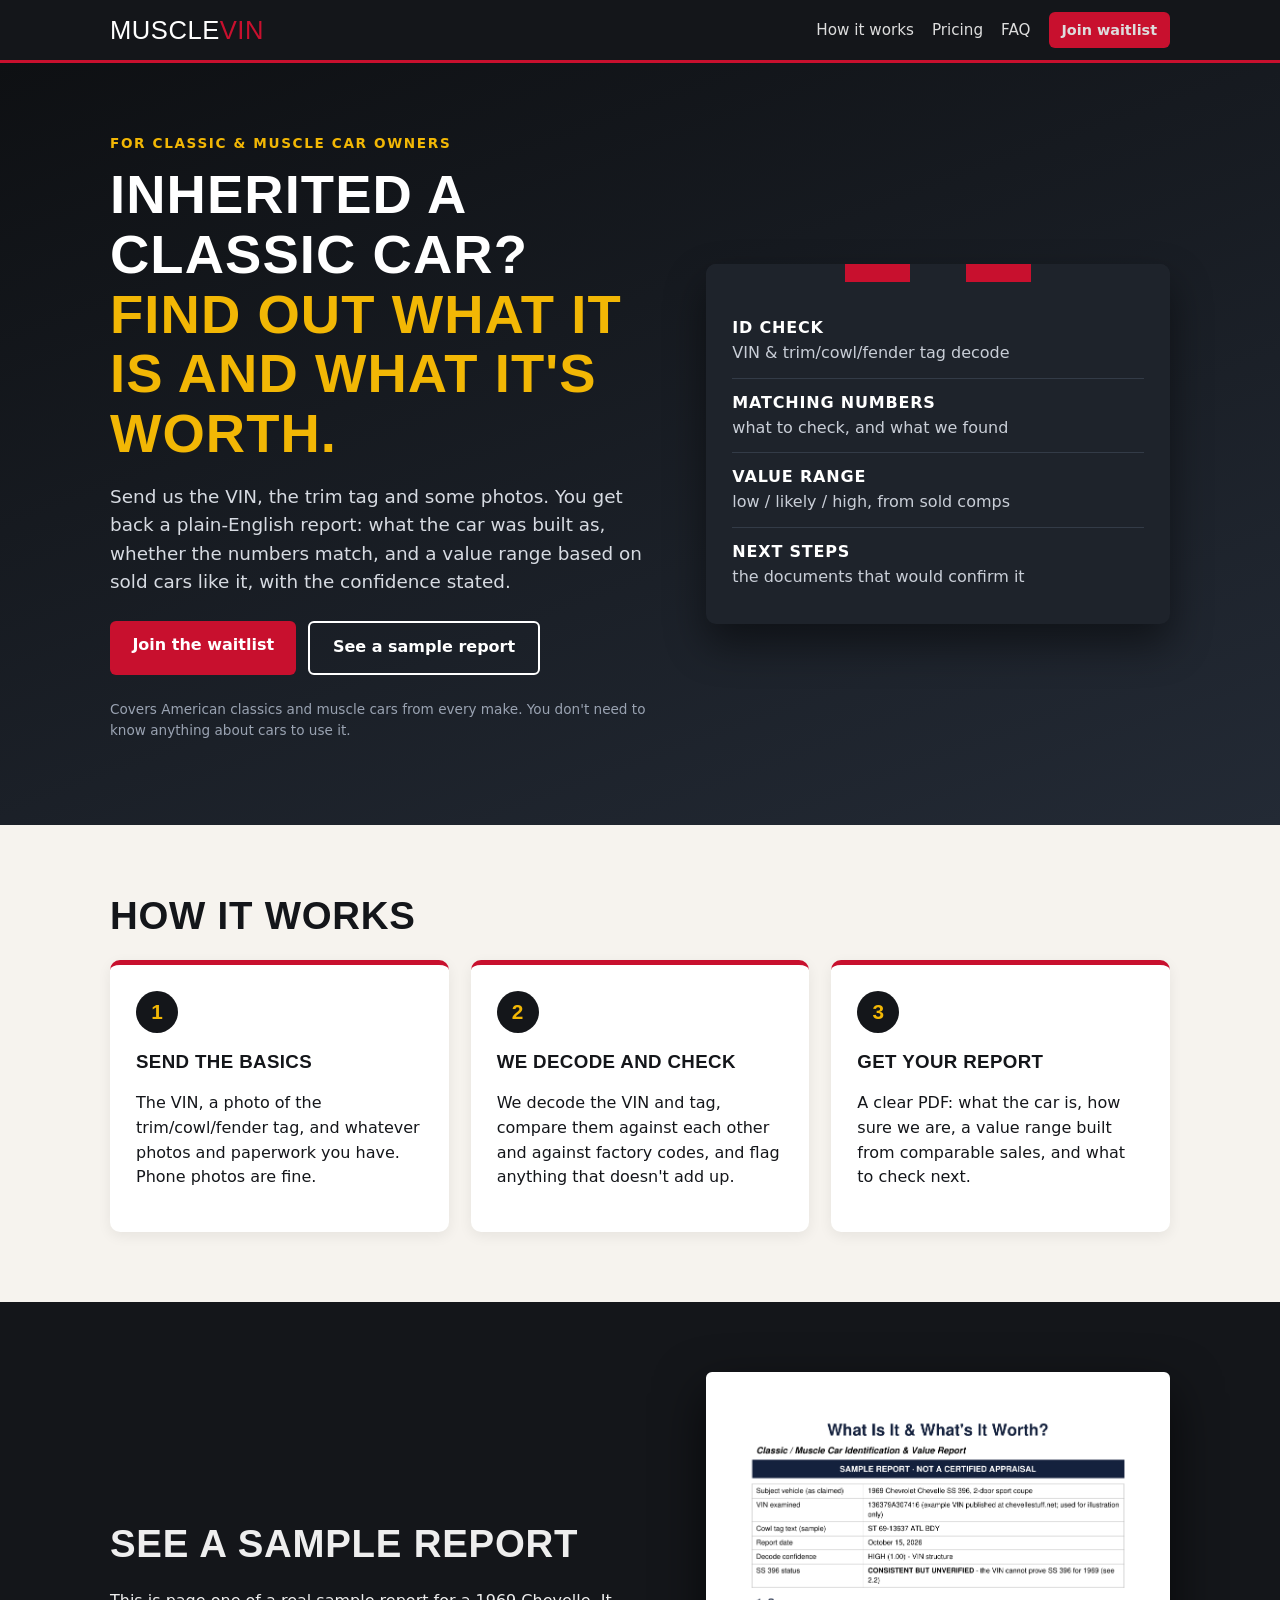
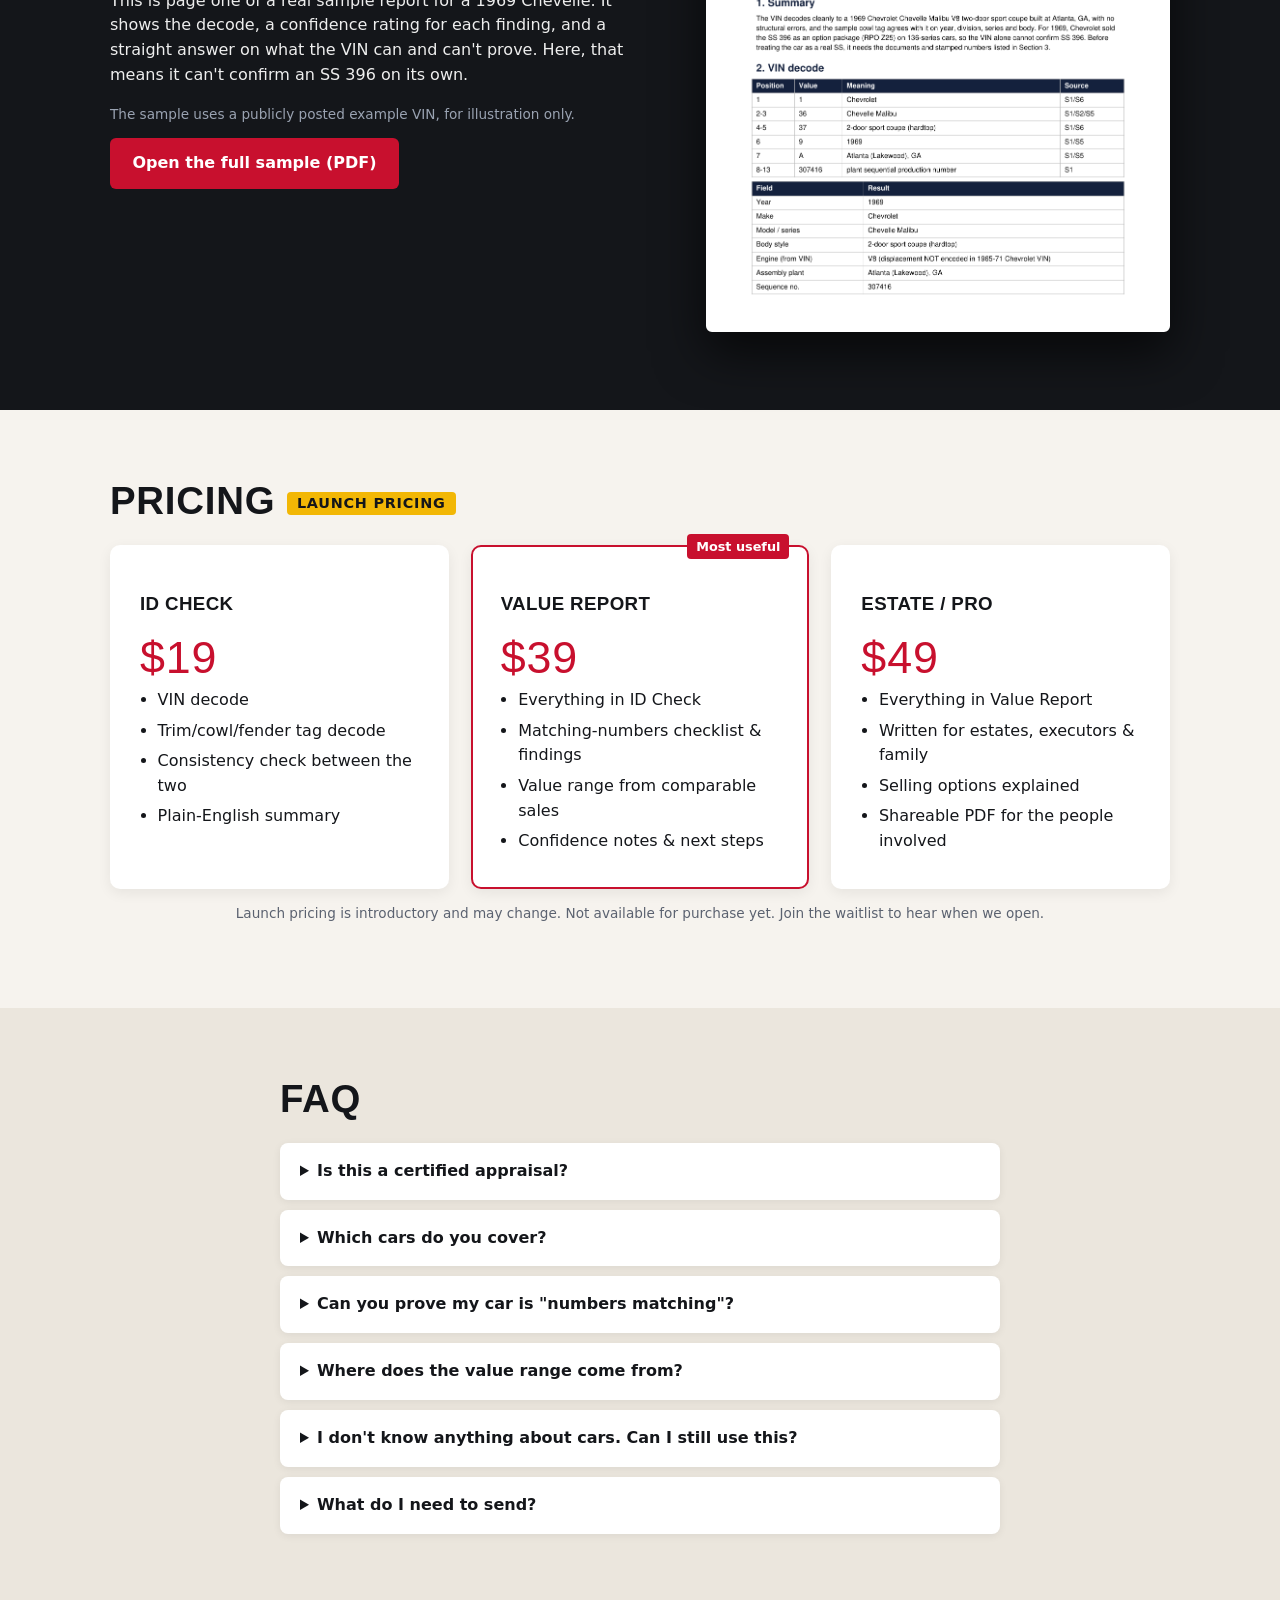
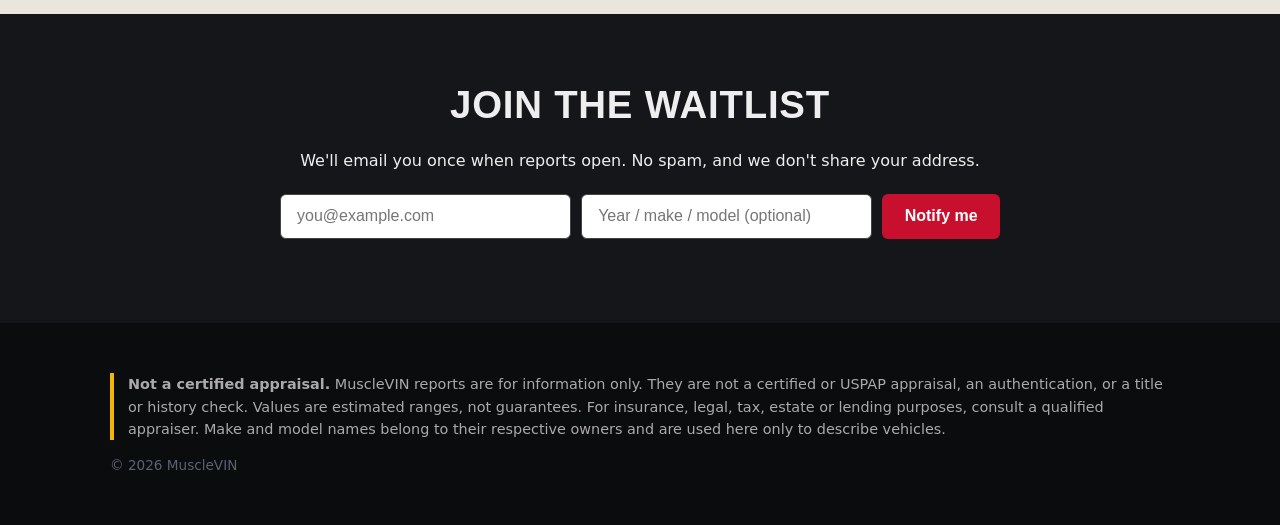
==== deploy/index.html @ 5fc8a8c1 "Import the MuscleVIN decoder, site, and Cloudflare deploy. Add a gitignore, a top-level README, and " ====
<!doctype html>
<html lang="en">
<head>
<meta charset="utf-8">
<meta name="viewport" content="width=device-width,initial-scale=1">
<title>MuscleVIN · What is my car, and what's it worth?</title>
<meta name="description" content="VIN and trim tag decode, matching-numbers check, and a value range for classic and muscle cars, in plain English.">
<link rel="stylesheet" href="assets/style.css">
</head>
<body>
<header class="nav"><div class="wrap">
  <a class="logo" href="#">MUSCLE<span>VIN</span></a>
  <nav><a href="#how">How it works</a><a href="#pricing">Pricing</a><a href="#faq">FAQ</a><a class="btn sm" href="#waitlist">Join waitlist</a></nav>
</div></header>

<section class="hero"><div class="wrap grid2">
  <div>
    <p class="eyebrow">For classic &amp; muscle car owners</p>
    <h1>Inherited a classic car?<br><em>Find out what it is and what it's worth.</em></h1>
    <p class="lead">Send us the VIN, the trim tag and some photos. You get back a plain-English report: what the car was built as, whether the numbers match, and a value range based on sold cars like it, with the confidence stated.</p>
    <div class="cta"><a class="btn" href="#waitlist">Join the waitlist</a><a class="btn ghost" href="#sample">See a sample report</a></div>
    <p class="fine">Covers American classics and muscle cars from every make. You don't need to know anything about cars to use it.</p>
  </div>
  <div class="stripe-card">
    <div class="stripes"></div>
    <ul class="checks">
      <li><b>ID check</b> VIN &amp; trim/cowl/fender tag decode</li>
      <li><b>Matching numbers</b> what to check, and what we found</li>
      <li><b>Value range</b> low / likely / high, from sold comps</li>
      <li><b>Next steps</b> the documents that would confirm it</li>
    </ul>
  </div>
</div></section>

<section id="how" class="section"><div class="wrap">
  <h2>How it works</h2>
  <div class="steps">
    <div class="step"><span>1</span><h3>Send the basics</h3><p>The VIN, a photo of the trim/cowl/fender tag, and whatever photos and paperwork you have. Phone photos are fine.</p></div>
    <div class="step"><span>2</span><h3>We decode and check</h3><p>We decode the VIN and tag, compare them against each other and against factory codes, and flag anything that doesn't add up.</p></div>
    <div class="step"><span>3</span><h3>Get your report</h3><p>A clear PDF: what the car is, how sure we are, a value range built from comparable sales, and what to check next.</p></div>
  </div>
</div></section>

<section id="sample" class="section dark"><div class="wrap grid2">
  <div>
    <h2>See a sample report</h2>
    <p>This is page one of a real sample report for a 1969 Chevelle. It shows the decode, a confidence rating for each finding, and a straight answer on what the VIN can and can't prove. Here, that means it can't confirm an SS 396 on its own.</p>
    <p class="fine">The sample uses a publicly posted example VIN, for illustration only.</p>
    <a class="btn" href="assets/sample-report.pdf" target="_blank" rel="noopener">Open the full sample (PDF)</a>
  </div>
  <a class="preview" href="assets/sample-report.pdf" target="_blank" rel="noopener"><img src="assets/sample-report-1.png" alt="Page one of the MuscleVIN sample report for a 1969 Chevrolet Chevelle" loading="lazy"></a>
</div></section>

<section id="pricing" class="section"><div class="wrap">
  <h2>Pricing <span class="badge">Launch pricing</span></h2>
  <div class="tiers">
    <div class="tier"><h3>ID Check</h3><p class="price">$19</p><ul><li>VIN decode</li><li>Trim/cowl/fender tag decode</li><li>Consistency check between the two</li><li>Plain-English summary</li></ul></div>
    <div class="tier hot"><div class="ribbon">Most useful</div><h3>Value Report</h3><p class="price">$39</p><ul><li>Everything in ID Check</li><li>Matching-numbers checklist &amp; findings</li><li>Value range from comparable sales</li><li>Confidence notes &amp; next steps</li></ul></div>
    <div class="tier"><h3>Estate / Pro</h3><p class="price">$49</p><ul><li>Everything in Value Report</li><li>Written for estates, executors &amp; family</li><li>Selling options explained</li><li>Shareable PDF for the people involved</li></ul></div>
  </div>
  <p class="fine center">Launch pricing is introductory and may change. Not available for purchase yet. Join the waitlist to hear when we open.</p>
</div></section>

<section id="faq" class="section alt"><div class="wrap narrow">
  <h2>FAQ</h2>
  <details><summary>Is this a certified appraisal?</summary><p>No. It's an informational report. If you need a value for insurance, probate, taxes, a loan or a court, hire a certified appraiser. Our report can help you get ready for that appointment.</p></details>
  <details><summary>Which cars do you cover?</summary><p>American classic and muscle cars, mainly pre-1981 cars with short manufacturer-specific VINs. We'll also look at later cars. If we can't give a useful answer, we'll tell you.</p></details>
  <details><summary>Can you prove my car is "numbers matching"?</summary><p>Photos and decoded codes can show whether the numbers are <em>consistent</em>. Proof often needs factory documents such as a Marti Report, PHS docs or a build sheet. We'll tell you which ones apply to your car.</p></details>
  <details><summary>Where does the value range come from?</summary><p>From comparable sales of similar cars, adjusted for the condition and originality you describe. We show the range and how confident we are. We don't give one number.</p></details>
  <details><summary>I don't know anything about cars. Can I still use this?</summary><p>Yes. Most people who need this inherited the car or are helping a relative. We'll tell you exactly which photos to take.</p></details>
  <details><summary>What do I need to send?</summary><p>The VIN, a photo of the trim/cowl/fender tag if the car has one, and general photos. Paperwork such as titles, window stickers or build sheets helps but isn't required.</p></details>
</div></section>

<section id="waitlist" class="section dark"><div class="wrap narrow center">
  <h2>Join the waitlist</h2>
  <p>We'll email you once when reports open. No spam, and we don't share your address.</p>
  <!-- PLACEHOLDER ENDPOINT: replace action with a real form backend
       (e.g. Formspree, Netlify Forms, Tally, or your own API) before launch. -->
  <form class="waitlist" action="/api/waitlist" method="POST">
    <div style="position:absolute;left:-9999px" aria-hidden="true"><label for="website">Leave blank</label><input id="website" name="website" type="text" tabindex="-1" autocomplete="off"></div>
    <label class="sr" for="email">Email</label>
    <input id="email" name="email" type="email" required placeholder="you@example.com" autocomplete="email">
    <input name="car" type="text" placeholder="Year / make / model (optional)">
    <button class="btn" type="submit">Notify me</button>
  </form>
  <p id="formnote" class="fine" role="status"></p>
</div></section>

<footer><div class="wrap">
  <p class="disclaimer"><b>Not a certified appraisal.</b> MuscleVIN reports are for information only. They are not a certified or USPAP appraisal, an authentication, or a title or history check. Values are estimated ranges, not guarantees. For insurance, legal, tax, estate or lending purposes, consult a qualified appraiser. Make and model names belong to their respective owners and are used here only to describe vehicles.</p>
  <p class="fine">© 2026 MuscleVIN</p>
</div></footer>
<script>
document.querySelector('.waitlist').addEventListener('submit',async function(e){
  e.preventDefault();var note=document.getElementById('formnote');var btn=this.querySelector('button');btn.disabled=true;note.textContent='Sending...';
  try{var r=await fetch('/api/waitlist',{method:'POST',body:new FormData(this),headers:{'Accept':'application/json'}});var j=await r.json();
    if(r.ok&&j.ok){note.textContent="You're on the list. We'll email you when MuscleVIN launches.";this.reset();}else{note.textContent=j.error||'Something went wrong. Please try again.';}
  }catch(err){note.textContent='Network error. Please try again.';}
  btn.disabled=false;
});
</script>
</body></html>
---- deploy/assets/style.css ----
:root{--ink:#14161a;--steel:#1e232b;--paper:#f6f3ee;--red:#c8102e;--gold:#f2b705;--muted:#5b6270}
*{box-sizing:border-box}html{scroll-behavior:smooth}
body{margin:0;font-family:system-ui,-apple-system,"Segoe UI",Roboto,sans-serif;color:var(--ink);background:var(--paper);line-height:1.55}
.wrap{max-width:1100px;margin:0 auto;padding:0 20px}.narrow{max-width:760px}.center{text-align:center}
h1,h2,h3,.logo,.price{font-family:Impact,"Oswald","Arial Narrow",sans-serif;letter-spacing:.02em;text-transform:uppercase;line-height:1.1}
h1{font-size:clamp(2rem,5vw,3.4rem);margin:.2em 0}h1 em{font-style:normal;color:var(--gold)}
h2{font-size:clamp(1.6rem,3.5vw,2.4rem);margin:0 0 .6em}
.nav{position:sticky;top:0;z-index:5;background:var(--ink);border-bottom:3px solid var(--red)}
.nav .wrap{display:flex;align-items:center;justify-content:space-between;height:60px}
.logo{color:#fff;text-decoration:none;font-size:1.6rem}.logo span{color:var(--red)}
.nav nav a{color:#ddd;text-decoration:none;margin-left:18px;font-size:.95rem}
@media(max-width:700px){.nav nav a:not(.btn){display:none}}
.btn{display:inline-block;background:var(--red);color:#fff;padding:.8em 1.4em;border-radius:6px;text-decoration:none;font-weight:700;border:0;cursor:pointer;font-size:1rem}
.btn:hover{background:#a50d26}.btn.sm{padding:.45em .9em;font-size:.9rem}
.btn.ghost{background:transparent;border:2px solid #fff}
.hero{background:linear-gradient(160deg,#0e1013,#232a35);color:#fff;padding:70px 0}
.grid2{display:grid;grid-template-columns:1.2fr 1fr;gap:40px;align-items:center}
@media(max-width:860px){.grid2{grid-template-columns:1fr}}
.eyebrow{color:var(--gold);font-weight:700;text-transform:uppercase;letter-spacing:.12em;font-size:.85rem;margin:0}
.lead{font-size:1.15rem;color:#d7dbe2}.cta{display:flex;gap:12px;flex-wrap:wrap;margin:24px 0}
.fine{font-size:.85rem;color:var(--muted)}.hero .fine,.dark .fine{color:#9aa3b2}
.stripe-card{background:var(--steel);border-radius:10px;overflow:hidden;box-shadow:0 20px 40px #0007}
.stripes{height:18px;background:linear-gradient(90deg,var(--steel) 0 30%,var(--red) 30% 44%,var(--steel) 44% 56%,var(--red) 56% 70%,var(--steel) 70%)}
.checks{list-style:none;margin:0;padding:22px 26px}.checks li{padding:12px 0;border-bottom:1px solid #333b47;color:#c9ced7}
.checks li:last-child{border:0}.checks b{display:block;color:#fff;text-transform:uppercase;letter-spacing:.05em}
.section{padding:70px 0}.alt{background:#ebe6dd}.dark{background:var(--ink);color:#eee}
.steps{display:grid;grid-template-columns:repeat(3,1fr);gap:22px}@media(max-width:760px){.steps{grid-template-columns:1fr}}
.step{background:#fff;border-radius:10px;padding:26px;border-top:5px solid var(--red);box-shadow:0 4px 14px #0001}
.step span{display:inline-grid;place-items:center;width:42px;height:42px;border-radius:50%;background:var(--ink);color:var(--gold);font:700 1.3rem Impact,sans-serif}
.preview img{width:100%;border-radius:6px;box-shadow:0 20px 50px #000a;border:6px solid #fff;max-height:560px;object-fit:cover;object-position:top}
.badge{display:inline-block;background:var(--gold);color:var(--ink);font-size:.9rem;padding:.25em .7em;border-radius:4px;vertical-align:middle;font-family:system-ui,sans-serif;font-weight:800}
.tiers{display:grid;grid-template-columns:repeat(3,1fr);gap:22px}@media(max-width:860px){.tiers{grid-template-columns:1fr}}
.tier{position:relative;background:#fff;border-radius:10px;padding:28px;box-shadow:0 4px 14px #0001;border:2px solid transparent}
.tier.hot{border-color:var(--red)}.ribbon{position:absolute;top:-13px;right:18px;background:var(--red);color:#fff;font-size:.8rem;padding:.2em .7em;border-radius:4px;font-weight:700}
.price{font-size:2.8rem;margin:.1em 0;color:var(--red)}.tier ul{padding-left:1.1em;margin:0}.tier li{margin:.35em 0}
details{background:#fff;border-radius:8px;padding:16px 20px;margin:10px 0;box-shadow:0 2px 8px #0001}
summary{font-weight:700;cursor:pointer}
.waitlist{display:flex;gap:10px;flex-wrap:wrap;justify-content:center;margin-top:20px}
.waitlist input{flex:1 1 220px;padding:.8em 1em;border-radius:6px;border:1px solid #444;font-size:1rem}
.sr{position:absolute;left:-9999px}
footer{background:#0b0c0e;color:#aaa;padding:36px 0}.disclaimer{border-left:4px solid var(--gold);padding-left:14px;font-size:.9rem}
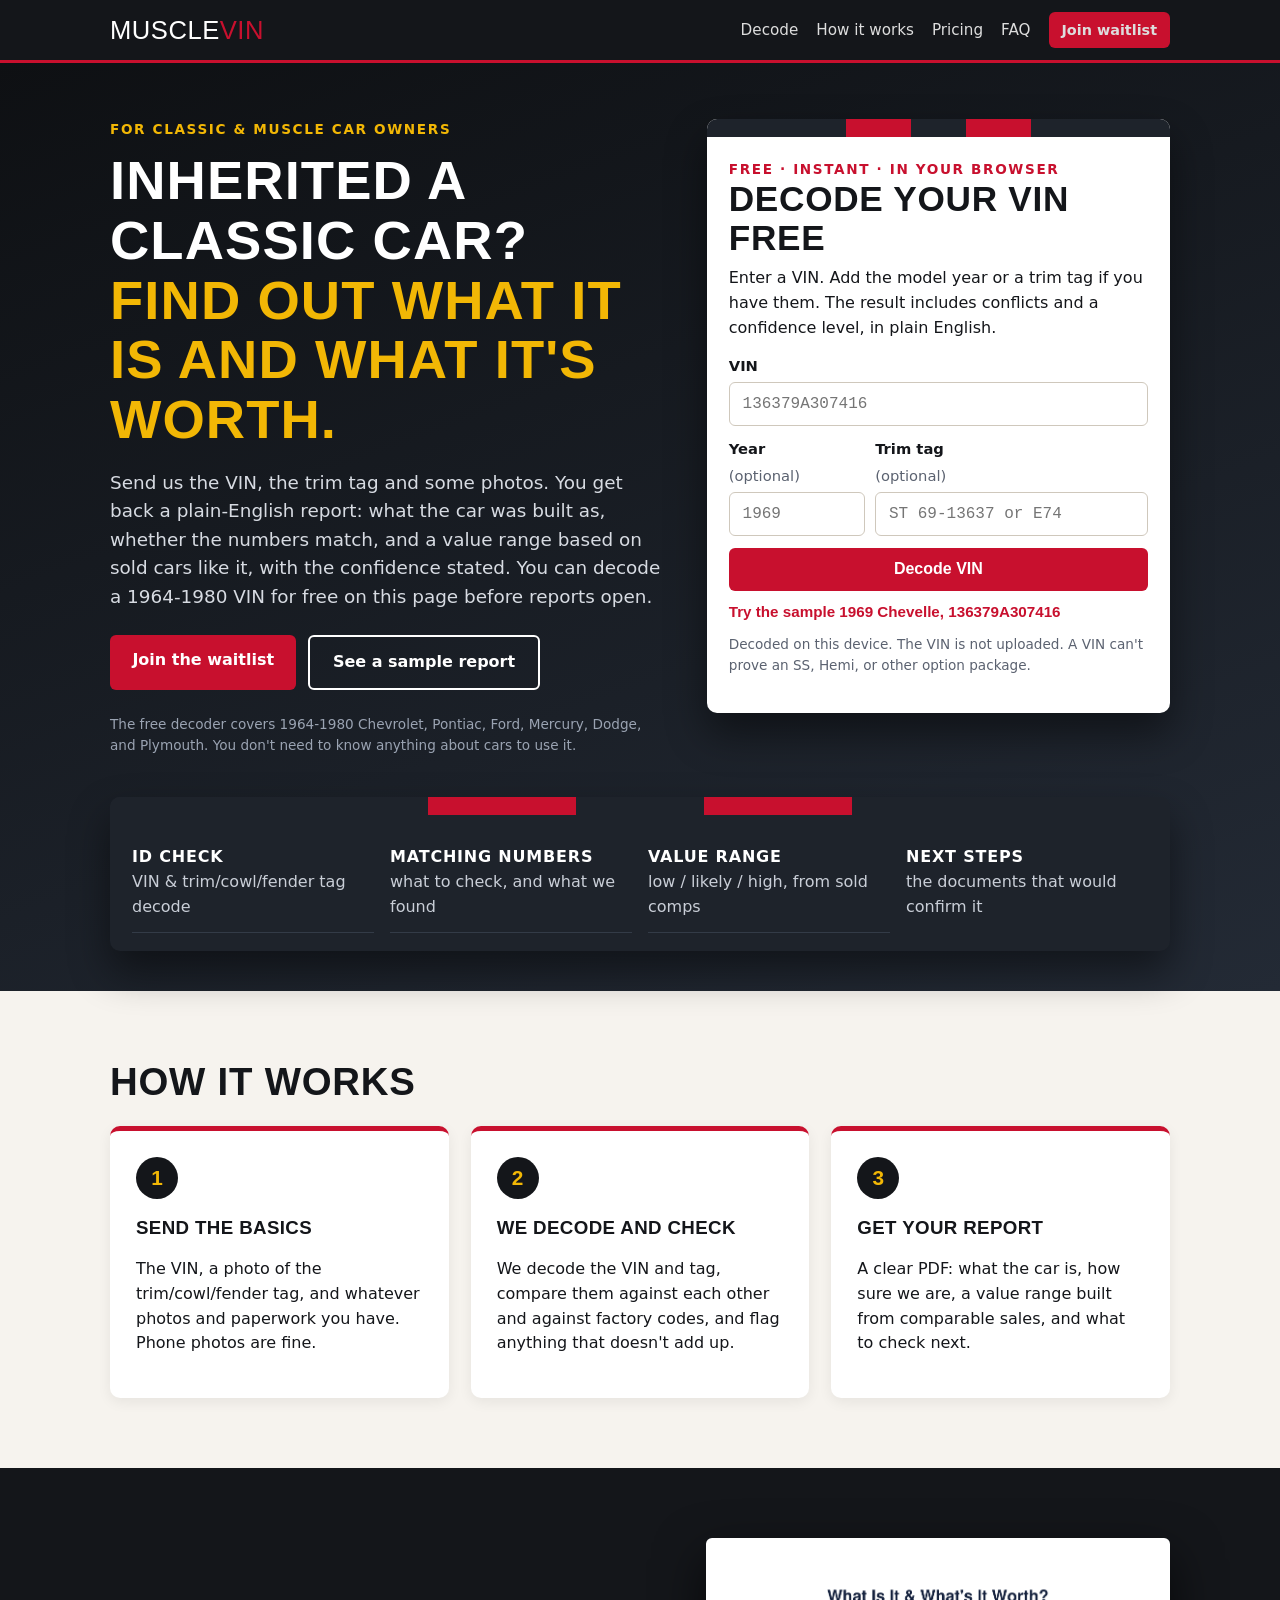
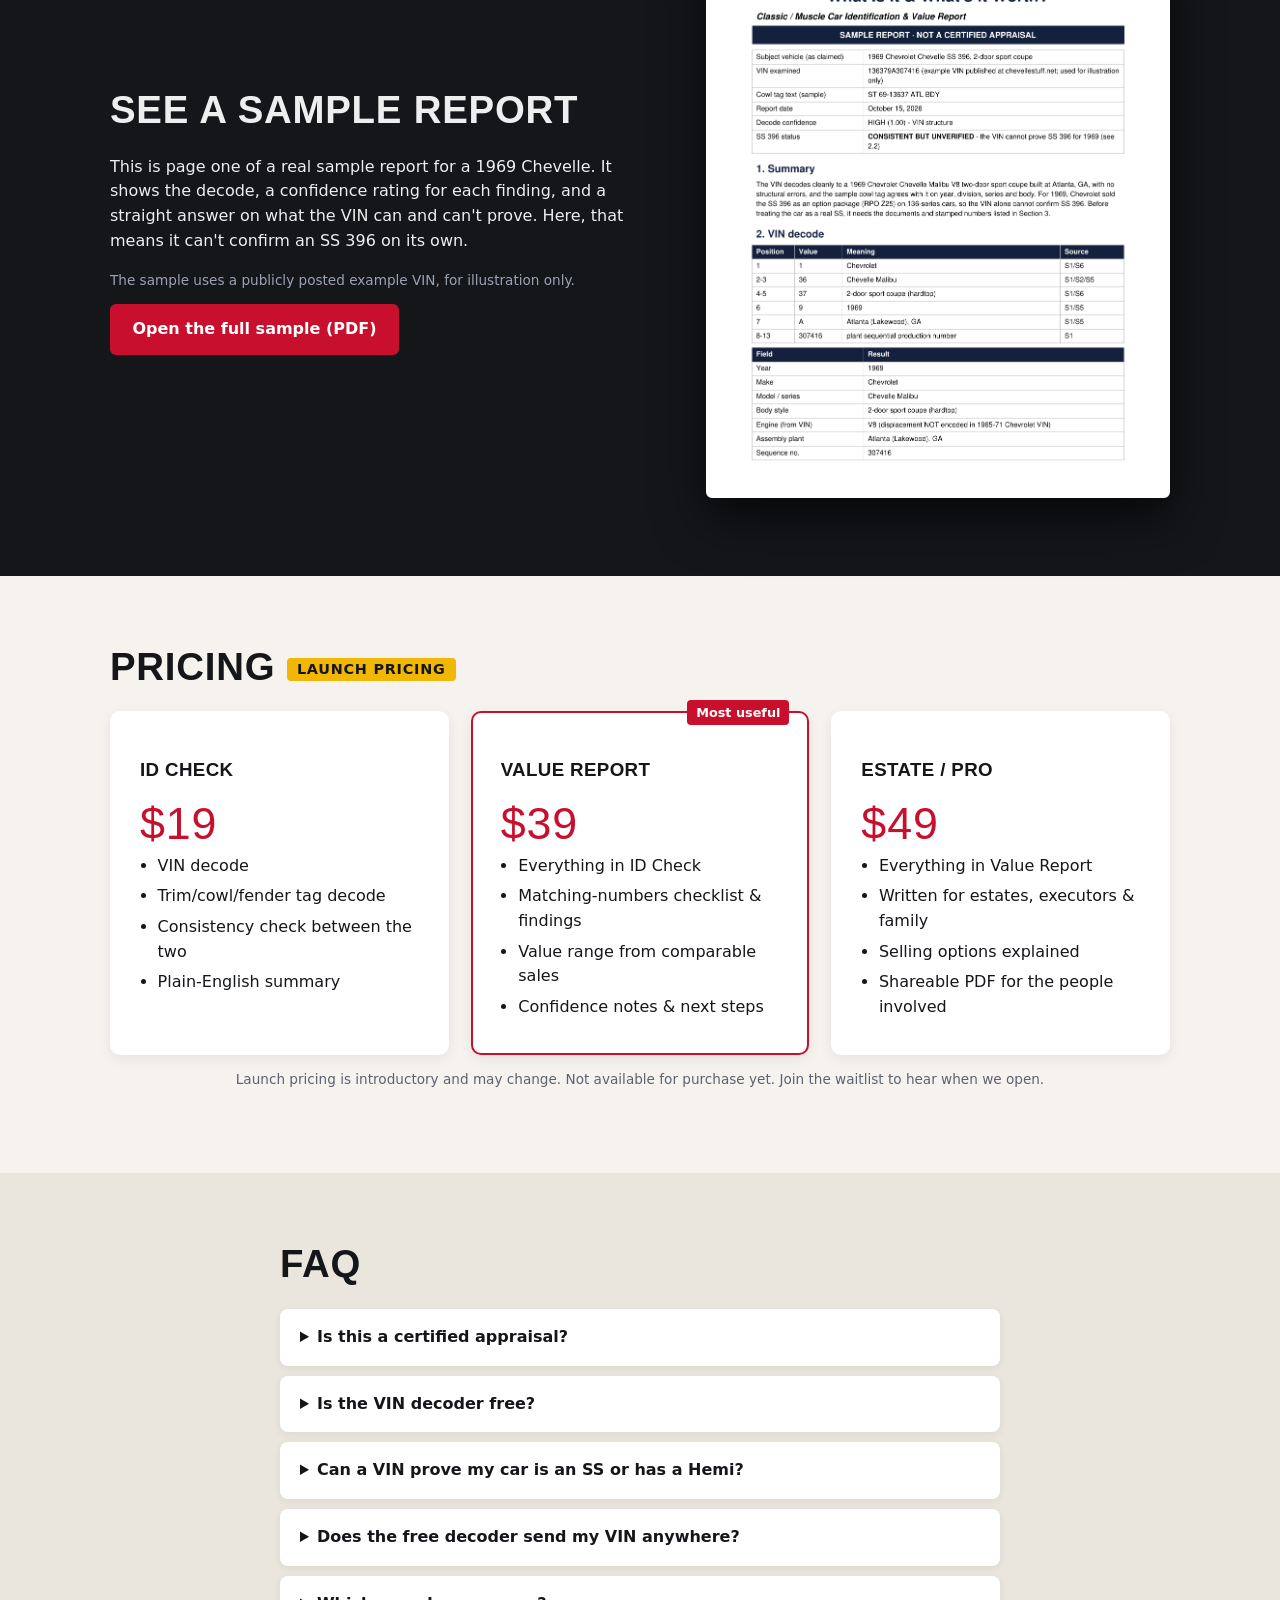
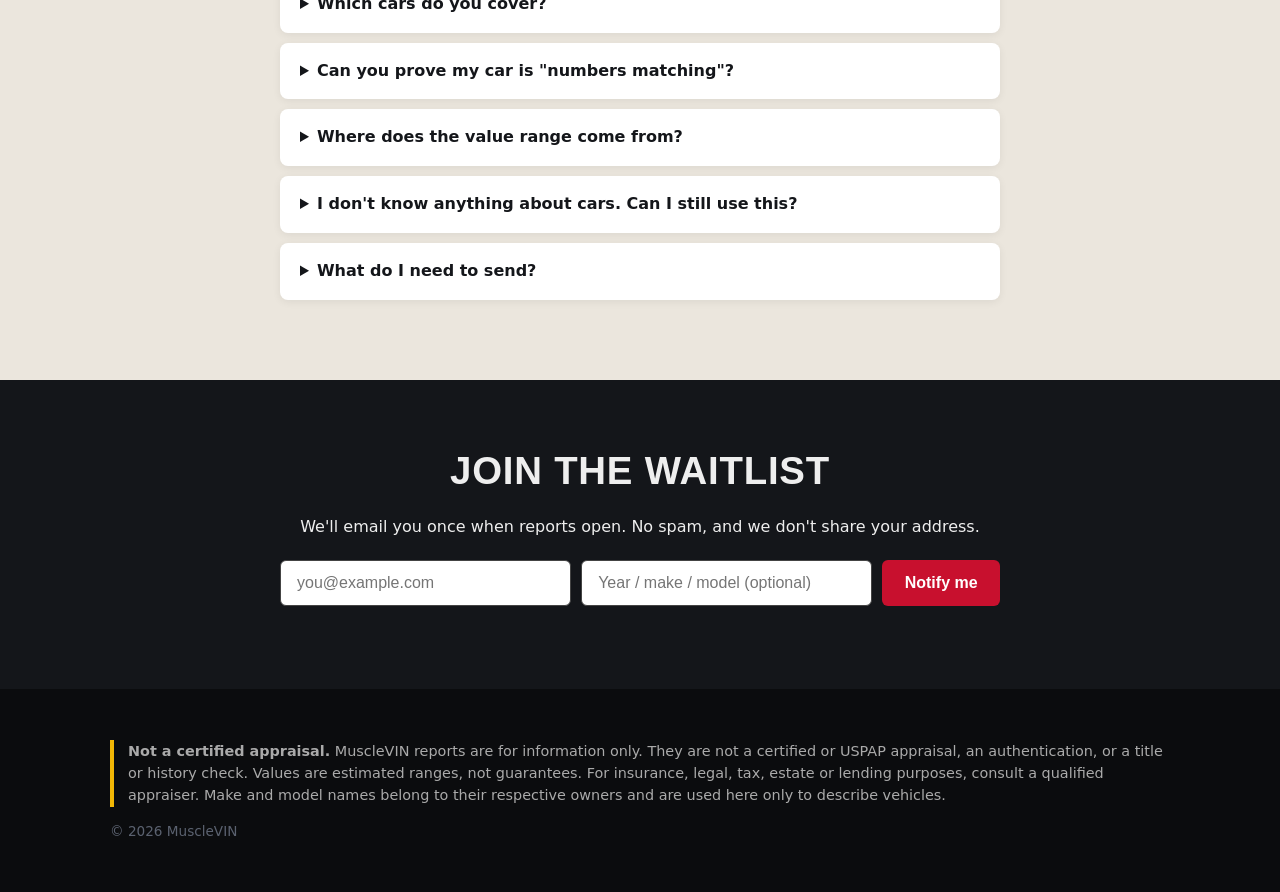
==== commit d53fd59c: "Add a free in-browser classic VIN decoder. Port the Python decoder to JavaScript and put it on the C" ====
--- a/deploy/index.html
+++ b/deploy/index.html
@@ -3,25 +3,164 @@
 <head>
 <meta charset="utf-8">
 <meta name="viewport" content="width=device-width,initial-scale=1">
-<title>MuscleVIN · What is my car, and what's it worth?</title>
-<meta name="description" content="VIN and trim tag decode, matching-numbers check, and a value range for classic and muscle cars, in plain English.">
+<title>MuscleVIN · Free classic VIN decoder</title>
+<meta name="description" content="Free instant VIN decoder for 1964-1980 Chevrolet, Pontiac, Ford, Mercury, Dodge, and Plymouth. See what the VIN says, what it can't prove, and join the waitlist for a value report.">
+<meta name="robots" content="index, follow">
+<meta name="theme-color" content="#14161a">
+<meta property="og:title" content="MuscleVIN · Free classic VIN decoder">
+<meta property="og:description" content="Free instant VIN decoder for 1964-1980 Chevrolet, Pontiac, Ford, Mercury, Dodge, and Plymouth. It runs in your browser.">
+<meta property="og:type" content="website">
+<meta property="og:locale" content="en_US">
+<meta name="twitter:card" content="summary">
+<meta name="twitter:title" content="MuscleVIN · Free classic VIN decoder">
+<meta name="twitter:description" content="Free instant VIN decoder for 1964-1980 Chevrolet, Pontiac, Ford, Mercury, Dodge, and Plymouth. It runs in your browser.">
 <link rel="stylesheet" href="assets/style.css">
+<script type="application/ld+json">
+{
+  "@context": "https://schema.org",
+  "@graph": [
+    {
+      "@type": "WebApplication",
+      "name": "MuscleVIN free VIN decoder",
+      "applicationCategory": "UtilitiesApplication",
+      "operatingSystem": "Web",
+      "browserRequirements": "Requires JavaScript. The decode runs in the browser.",
+      "isAccessibleForFree": true,
+      "offers": {
+        "@type": "Offer",
+        "price": "0",
+        "priceCurrency": "USD"
+      },
+      "description": "Free in-browser decoder for 1964-1980 Chevrolet, Pontiac, Ford, Mercury, Dodge, and Plymouth VINs, with an optional model year and trim tag. It states a confidence level and what a VIN cannot prove.",
+      "featureList": [
+        "Classic VIN decode",
+        "Optional trim tag cross-check",
+        "Plain-English confidence level"
+      ]
+    },
+    {
+      "@type": "FAQPage",
+      "mainEntity": [
+        {
+          "@type": "Question",
+          "name": "Is this a certified appraisal?",
+          "acceptedAnswer": {
+            "@type": "Answer",
+            "text": "No. It's an informational report. If you need a value for insurance, probate, taxes, a loan or a court, hire a certified appraiser. Our report can help you get ready for that appointment."
+          }
+        },
+        {
+          "@type": "Question",
+          "name": "Is the VIN decoder free?",
+          "acceptedAnswer": {
+            "@type": "Answer",
+            "text": "Yes. The decoder on this page runs in your browser and does not ask you to sign up. It reads 1964-1980 Chevrolet, Pontiac, Ford, Mercury, Dodge, and Plymouth VINs. A full value report, when it opens, is a separate paid product. Join the waitlist if you want that."
+          }
+        },
+        {
+          "@type": "Question",
+          "name": "Can a VIN prove my car is an SS or has a Hemi?",
+          "acceptedAnswer": {
+            "@type": "Answer",
+            "text": "No. A VIN can't prove an option package. On many of these cars an SS, Hemi, Judge, or similar package was an option and is not its own VIN series. The decoder says when a VIN is only consistent with that kind of car. Proof takes the trim tag, a build sheet, or factory paperwork."
+          }
+        },
+        {
+          "@type": "Question",
+          "name": "Does the free decoder send my VIN anywhere?",
+          "acceptedAnswer": {
+            "@type": "Answer",
+            "text": "No. The decode runs in your browser. Joining the waitlist sends only the email address and the optional car description you submit."
+          }
+        },
+        {
+          "@type": "Question",
+          "name": "Which cars do you cover?",
+          "acceptedAnswer": {
+            "@type": "Answer",
+            "text": "The free decoder covers 1964-1980 Chevrolet, Pontiac, Ford, Mercury, Dodge, and Plymouth. Other makes, and 17-character VINs from 1981 on, get a plain message instead of a guess. The full report is aimed at American classic and muscle cars. If we can't give a useful answer, we'll say so."
+          }
+        },
+        {
+          "@type": "Question",
+          "name": "Can you prove my car is \"numbers matching\"?",
+          "acceptedAnswer": {
+            "@type": "Answer",
+            "text": "Photos and decoded codes can show whether the numbers are consistent. Proof often needs factory documents such as a Marti Report, PHS docs or a build sheet. We'll tell you which ones apply to your car."
+          }
+        },
+        {
+          "@type": "Question",
+          "name": "Where does the value range come from?",
+          "acceptedAnswer": {
+            "@type": "Answer",
+            "text": "From comparable sales of similar cars, adjusted for the condition and originality you describe. We show the range and how confident we are. We don't give one number."
+          }
+        },
+        {
+          "@type": "Question",
+          "name": "I don't know anything about cars. Can I still use this?",
+          "acceptedAnswer": {
+            "@type": "Answer",
+            "text": "Yes. Most people who need this inherited the car or are helping a relative. We'll tell you exactly which photos to take."
+          }
+        },
+        {
+          "@type": "Question",
+          "name": "What do I need to send?",
+          "acceptedAnswer": {
+            "@type": "Answer",
+            "text": "The VIN, a photo of the trim/cowl/fender tag if the car has one, and general photos. Paperwork such as titles, window stickers or build sheets helps but isn't required."
+          }
+        }
+      ]
+    }
+  ]
+}
+</script>
 </head>
 <body>
 <header class="nav"><div class="wrap">
   <a class="logo" href="#">MUSCLE<span>VIN</span></a>
-  <nav><a href="#how">How it works</a><a href="#pricing">Pricing</a><a href="#faq">FAQ</a><a class="btn sm" href="#waitlist">Join waitlist</a></nav>
+  <nav><a href="#decode">Decode</a><a href="#how">How it works</a><a href="#pricing">Pricing</a><a href="#faq">FAQ</a><a class="btn sm" href="#waitlist">Join waitlist</a></nav>
 </div></header>
 
-<section class="hero"><div class="wrap grid2">
-  <div>
-    <p class="eyebrow">For classic &amp; muscle car owners</p>
-    <h1>Inherited a classic car?<br><em>Find out what it is and what it's worth.</em></h1>
-    <p class="lead">Send us the VIN, the trim tag and some photos. You get back a plain-English report: what the car was built as, whether the numbers match, and a value range based on sold cars like it, with the confidence stated.</p>
-    <div class="cta"><a class="btn" href="#waitlist">Join the waitlist</a><a class="btn ghost" href="#sample">See a sample report</a></div>
-    <p class="fine">Covers American classics and muscle cars from every make. You don't need to know anything about cars to use it.</p>
-  </div>
-  <div class="stripe-card">
+<section class="hero"><div class="wrap">
+  <div class="hero-grid">
+    <div class="hero-copy">
+      <p class="eyebrow">For classic &amp; muscle car owners</p>
+      <h1>Inherited a classic car?<br><em>Find out what it is and what it's worth.</em></h1>
+      <p class="lead">Send us the VIN, the trim tag and some photos. You get back a plain-English report: what the car was built as, whether the numbers match, and a value range based on sold cars like it, with the confidence stated. You can decode a 1964-1980 VIN for free on this page before reports open.</p>
+      <div class="cta"><a class="btn" href="#waitlist">Join the waitlist</a><a class="btn ghost" href="#sample">See a sample report</a></div>
+      <p class="fine">The free decoder covers 1964-1980 Chevrolet, Pontiac, Ford, Mercury, Dodge, and Plymouth. You don't need to know anything about cars to use it.</p>
+    </div>
+    <div class="decode-box" id="decode">
+      <div class="stripes"></div>
+      <div class="decode-inner">
+        <p class="eyebrow">Free · instant · in your browser</p>
+        <h2>Decode your VIN free</h2>
+        <p class="decode-lead">Enter a VIN. Add the model year or a trim tag if you have them. The result includes conflicts and a confidence level, in plain English.</p>
+        <form id="decode-form" class="decode-form">
+          <label for="vin">VIN
+            <input id="vin" name="vin" required autocomplete="off" spellcheck="false" maxlength="32" placeholder="136379A307416">
+          </label>
+          <div class="decode-row">
+            <label for="year">Year <span class="opt">(optional)</span>
+              <input id="year" name="year" inputmode="numeric" maxlength="4" placeholder="1969" autocomplete="off">
+            </label>
+            <label for="tag">Trim tag <span class="opt">(optional)</span>
+              <input id="tag" name="tag" maxlength="80" placeholder="ST 69-13637 or E74" autocomplete="off">
+            </label>
+          </div>
+          <p id="decode-error" class="form-error" role="alert"></p>
+          <button class="btn" type="submit">Decode VIN</button>
+          <button class="text-btn" id="try-sample" type="button">Try the sample 1969 Chevelle, 136379A307416</button>
+        </form>
+        <p class="fine">Decoded on this device. The VIN is not uploaded. A VIN can't prove an SS, Hemi, or other option package.</p>
+      </div>
+    </div>
+  </div>
+  <div class="stripe-card hero-checks">
     <div class="stripes"></div>
     <ul class="checks">
       <li><b>ID check</b> VIN &amp; trim/cowl/fender tag decode</li>
@@ -32,6 +171,11 @@
   </div>
 </div></section>
 
+<section id="decode-result" class="section decode-result-section" hidden aria-live="polite">
+  <div class="wrap" id="decode-result-inner"></div>
+</section>
+<noscript><div class="wrap"><p>The free VIN decoder needs JavaScript. It runs on your device and does not send the VIN.</p></div></noscript>
+
 <section id="how" class="section"><div class="wrap">
   <h2>How it works</h2>
   <div class="steps">
@@ -64,7 +208,10 @@
 <section id="faq" class="section alt"><div class="wrap narrow">
   <h2>FAQ</h2>
   <details><summary>Is this a certified appraisal?</summary><p>No. It's an informational report. If you need a value for insurance, probate, taxes, a loan or a court, hire a certified appraiser. Our report can help you get ready for that appointment.</p></details>
-  <details><summary>Which cars do you cover?</summary><p>American classic and muscle cars, mainly pre-1981 cars with short manufacturer-specific VINs. We'll also look at later cars. If we can't give a useful answer, we'll tell you.</p></details>
+  <details><summary>Is the VIN decoder free?</summary><p>Yes. The decoder on this page runs in your browser and does not ask you to sign up. It reads 1964-1980 Chevrolet, Pontiac, Ford, Mercury, Dodge, and Plymouth VINs. A full value report, when it opens, is a separate paid product. Join the waitlist if you want that.</p></details>
+  <details><summary>Can a VIN prove my car is an SS or has a Hemi?</summary><p>No. A VIN can't prove an option package. On many of these cars an SS, Hemi, Judge, or similar package was an option and is not its own VIN series. The decoder says when a VIN is only consistent with that kind of car. Proof takes the trim tag, a build sheet, or factory paperwork.</p></details>
+  <details><summary>Does the free decoder send my VIN anywhere?</summary><p>No. The decode runs in your browser. Joining the waitlist sends only the email address and the optional car description you submit.</p></details>
+  <details><summary>Which cars do you cover?</summary><p>The free decoder covers 1964-1980 Chevrolet, Pontiac, Ford, Mercury, Dodge, and Plymouth. Other makes, and 17-character VINs from 1981 on, get a plain message instead of a guess. The full report is aimed at American classic and muscle cars. If we can't give a useful answer, we'll say so.</p></details>
   <details><summary>Can you prove my car is "numbers matching"?</summary><p>Photos and decoded codes can show whether the numbers are <em>consistent</em>. Proof often needs factory documents such as a Marti Report, PHS docs or a build sheet. We'll tell you which ones apply to your car.</p></details>
   <details><summary>Where does the value range come from?</summary><p>From comparable sales of similar cars, adjusted for the condition and originality you describe. We show the range and how confident we are. We don't give one number.</p></details>
   <details><summary>I don't know anything about cars. Can I still use this?</summary><p>Yes. Most people who need this inherited the car or are helping a relative. We'll tell you exactly which photos to take.</p></details>
@@ -99,4 +246,5 @@
   btn.disabled=false;
 });
 </script>
+<script type="module" src="assets/decode-ui.js"></script>
 </body></html>
--- a/deploy/assets/style.css
+++ b/deploy/assets/style.css
@@ -13,9 +13,10 @@
 .btn{display:inline-block;background:var(--red);color:#fff;padding:.8em 1.4em;border-radius:6px;text-decoration:none;font-weight:700;border:0;cursor:pointer;font-size:1rem}
 .btn:hover{background:#a50d26}.btn.sm{padding:.45em .9em;font-size:.9rem}
 .btn.ghost{background:transparent;border:2px solid #fff}
-.hero{background:linear-gradient(160deg,#0e1013,#232a35);color:#fff;padding:70px 0}
+.hero{background:linear-gradient(160deg,#0e1013,#232a35);color:#fff;padding:56px 0 40px}
 .grid2{display:grid;grid-template-columns:1.2fr 1fr;gap:40px;align-items:center}
-@media(max-width:860px){.grid2{grid-template-columns:1fr}}
+.hero-grid{display:grid;grid-template-columns:1.15fr .95fr;gap:36px;align-items:start}
+@media(max-width:860px){.grid2,.hero-grid{grid-template-columns:1fr}.decode-box{order:-1}}
 .eyebrow{color:var(--gold);font-weight:700;text-transform:uppercase;letter-spacing:.12em;font-size:.85rem;margin:0}
 .lead{font-size:1.15rem;color:#d7dbe2}.cta{display:flex;gap:12px;flex-wrap:wrap;margin:24px 0}
 .fine{font-size:.85rem;color:var(--muted)}.hero .fine,.dark .fine{color:#9aa3b2}
@@ -39,3 +40,56 @@
 .waitlist input{flex:1 1 220px;padding:.8em 1em;border-radius:6px;border:1px solid #444;font-size:1rem}
 .sr{position:absolute;left:-9999px}
 footer{background:#0b0c0e;color:#aaa;padding:36px 0}.disclaimer{border-left:4px solid var(--gold);padding-left:14px;font-size:.9rem}
+
+.decode-box{background:#fff;color:var(--ink);border-radius:10px;overflow:hidden;box-shadow:0 20px 40px #0007}
+.decode-inner{padding:22px 22px 24px}
+.decode-box h2{color:var(--ink);font-size:clamp(1.7rem,3vw,2.2rem);margin:0 0 .25em}
+.decode-box .eyebrow{color:var(--red)}
+.decode-lead{margin:.2em 0 .9em}
+.decode-box .fine{color:var(--muted)}
+.decode-form{display:flex;flex-direction:column;gap:12px}
+.decode-form label{display:flex;flex-direction:column;gap:4px;font-weight:700;font-size:.92rem}
+.decode-form input{font:1rem ui-monospace,SFMono-Regular,Menlo,Consolas,monospace;padding:.75em .8em;border:1px solid #cfc8bc;border-radius:6px;background:#fff;color:var(--ink);width:100%}
+.decode-form input:focus{outline:2px solid var(--red);border-color:transparent}
+.decode-row{display:grid;grid-template-columns:minmax(88px,.7fr) 1.4fr;gap:10px}
+@media(max-width:520px){.decode-row{grid-template-columns:1fr}}
+.opt{font-weight:500;color:var(--muted)}
+.form-error{color:#8d1024;font-weight:700;margin:0;min-height:0}
+.form-error:empty{display:none}
+.text-btn{background:none;border:0;padding:0;color:var(--red);font-weight:700;cursor:pointer;text-align:left;font-size:.95rem}
+.text-btn:hover{text-decoration:underline}
+.hero-checks{margin-top:28px}
+.hero-checks .checks{display:grid;grid-template-columns:repeat(4,1fr);gap:0 16px;padding:18px 22px}
+@media(max-width:760px){.hero-checks .checks{grid-template-columns:1fr 1fr;padding:8px 16px 16px}}
+.decode-result-section{padding:8px 0 48px}
+.decode-result-section[hidden]{display:none}
+.result-card{background:#fff;border-radius:10px;padding:26px 22px;border-top:5px solid var(--red);box-shadow:0 8px 24px #0002}
+.result-card.bad{border-top-color:var(--ink)}
+.vin-line{margin:0 0 .2em;color:var(--muted);font-weight:700;letter-spacing:.04em}
+.vin-line span{color:var(--ink);font-family:ui-monospace,SFMono-Regular,Menlo,Consolas,monospace;letter-spacing:0}
+.result-card h2,.result-lead{overflow-wrap:anywhere}
+.result-lead{font-size:1.05rem;margin-top:.3em}
+.conf{border-left:4px solid var(--gold);padding:10px 14px;background:#fff8e6;margin:14px 0;border-radius:0 8px 8px 0}
+.conf.low{border-left-color:var(--red);background:#fdecee}
+.conf.medium{border-left-color:var(--steel);background:#f3f1ec}
+.field-grid{display:grid;grid-template-columns:1fr 1fr;gap:10px;margin:16px 0}
+@media(min-width:800px){.field-grid{grid-template-columns:repeat(4,1fr)}.field:nth-child(5){grid-column:span 2}}
+.field{background:var(--paper);border-radius:8px;padding:10px 12px;min-width:0}
+.field dt{font-size:.75rem;text-transform:uppercase;letter-spacing:.06em;color:var(--muted);font-weight:700}
+.field dd{margin:.15em 0 0;font-weight:650;overflow-wrap:anywhere}
+.field-detail{margin:.25em 0 0;font-size:.85rem;color:var(--muted)}
+.honest{background:#fff8e6;border-radius:8px;padding:12px 14px;border-left:4px solid var(--gold);margin:14px 0}
+.flags{margin:.2em 0 1em;padding-left:1.15em}
+.flags.errors li{color:#8d1024}
+.codes{margin-top:8px}
+.codes ul{padding-left:1.15em}
+.decode-next{margin-top:18px;padding-top:16px;border-top:1px solid #e4dfd6}
+.decode-next p{margin:.4em 0 .8em}
+#decode-heading:focus{outline:none}
+#decode-heading:focus-visible{outline:2px solid var(--red);outline-offset:3px}
+.prefill-note b{overflow-wrap:anywhere}
+@media(max-width:700px){
+  .result-card,.decode-inner{padding:18px 16px}
+  .field-grid{grid-template-columns:1fr}
+  .decode-next .btn{display:block;text-align:center}
+}
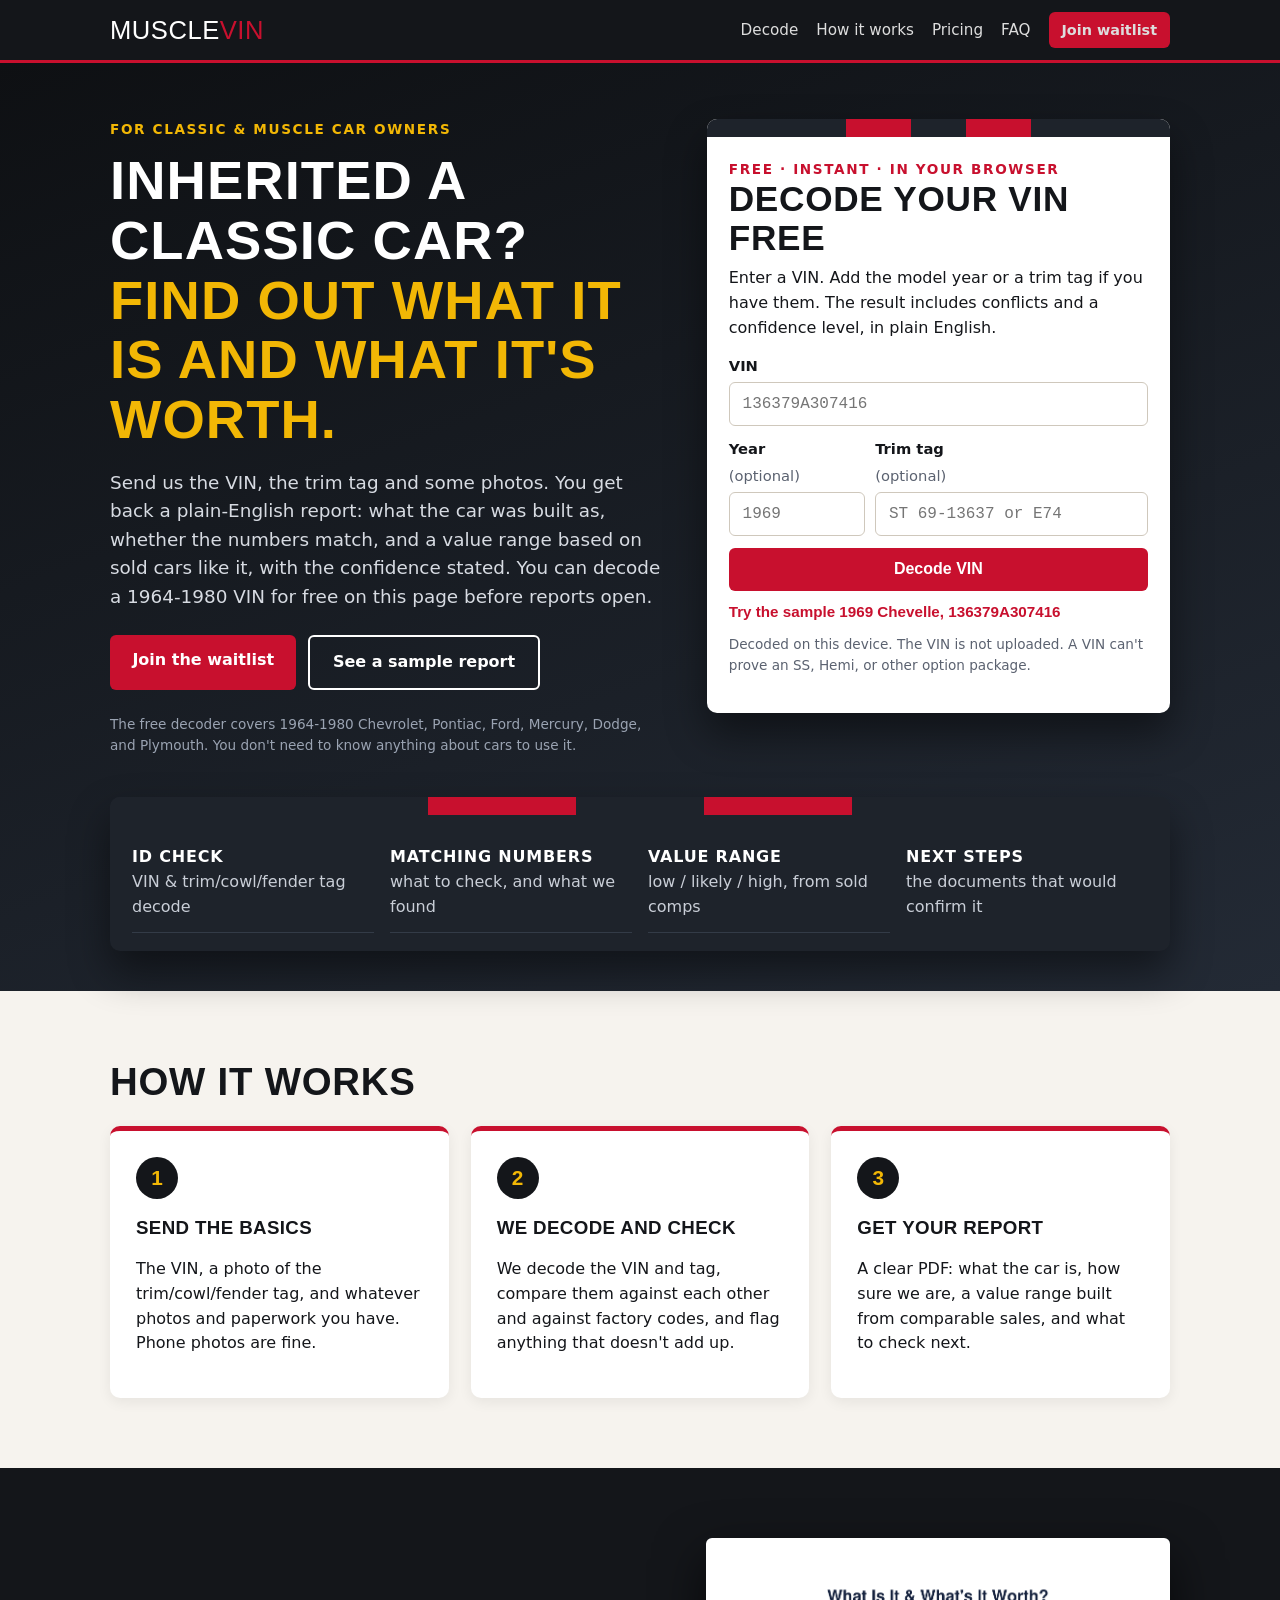
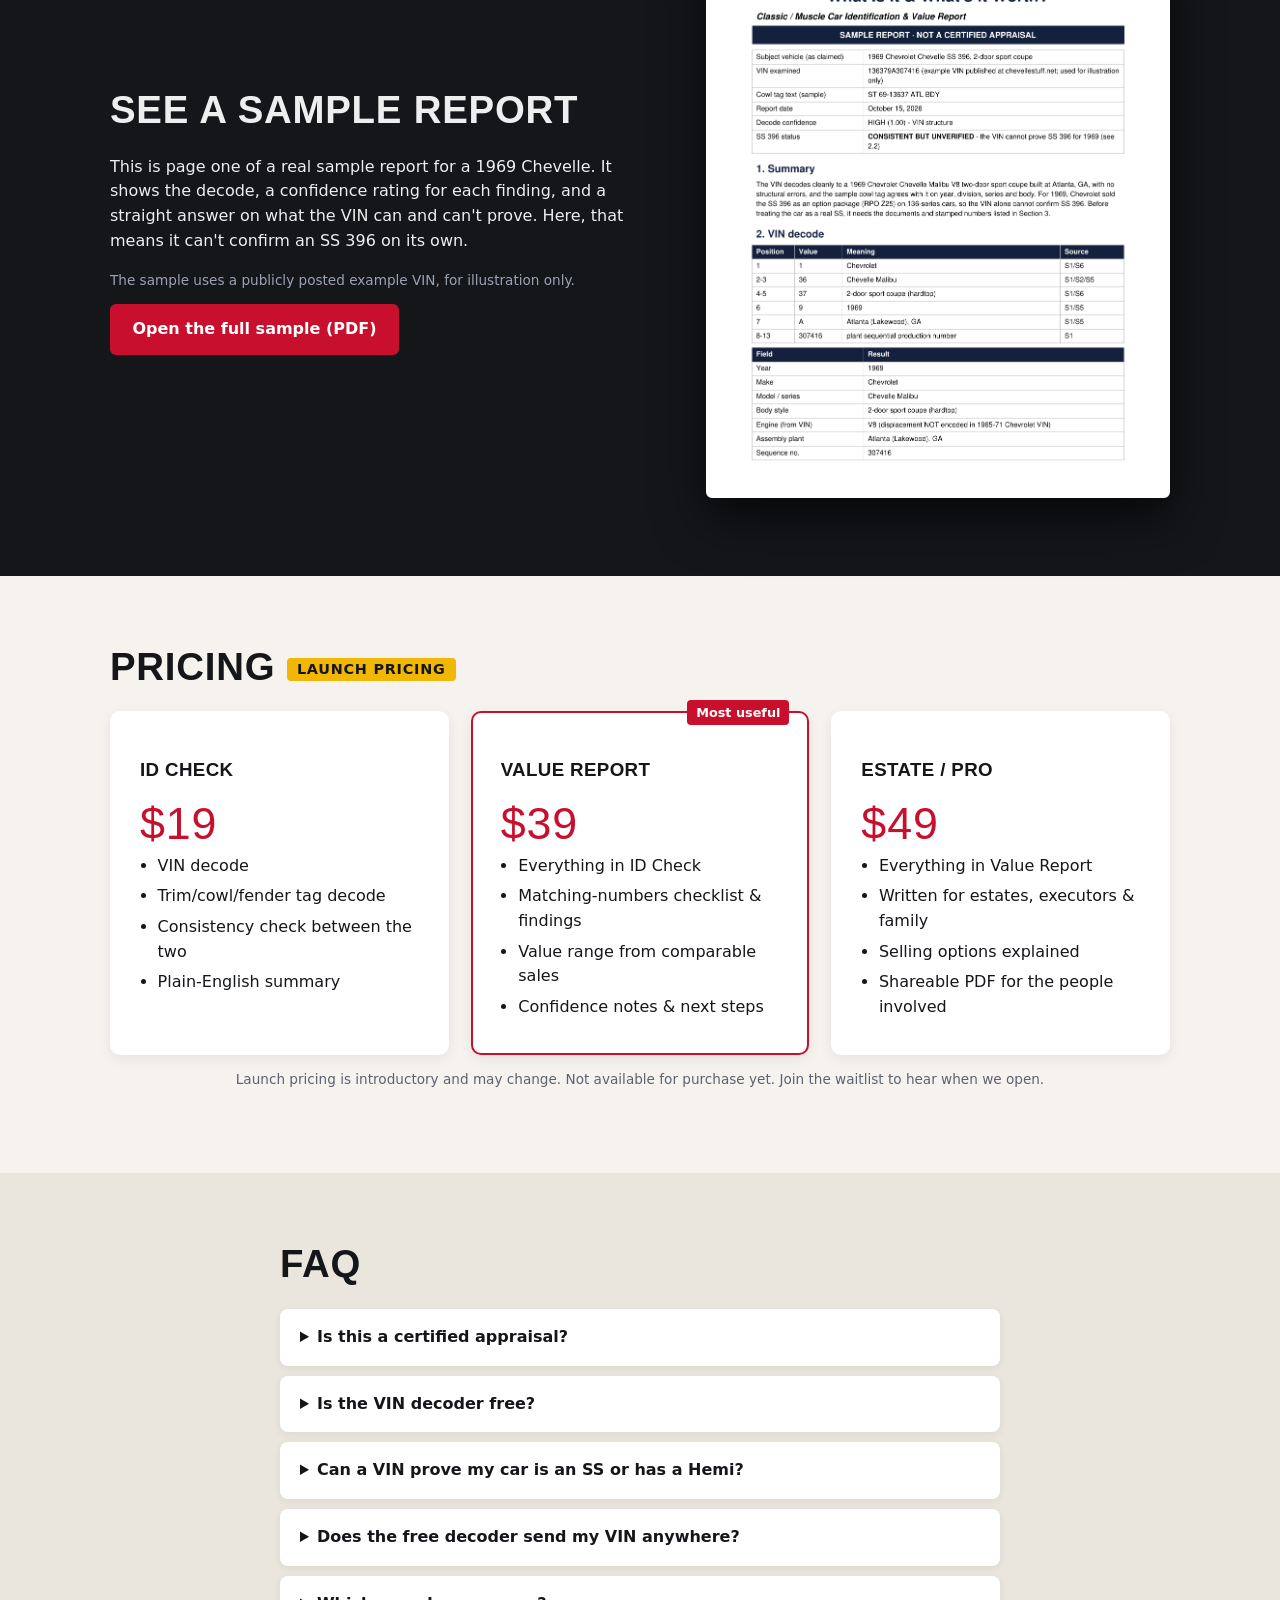
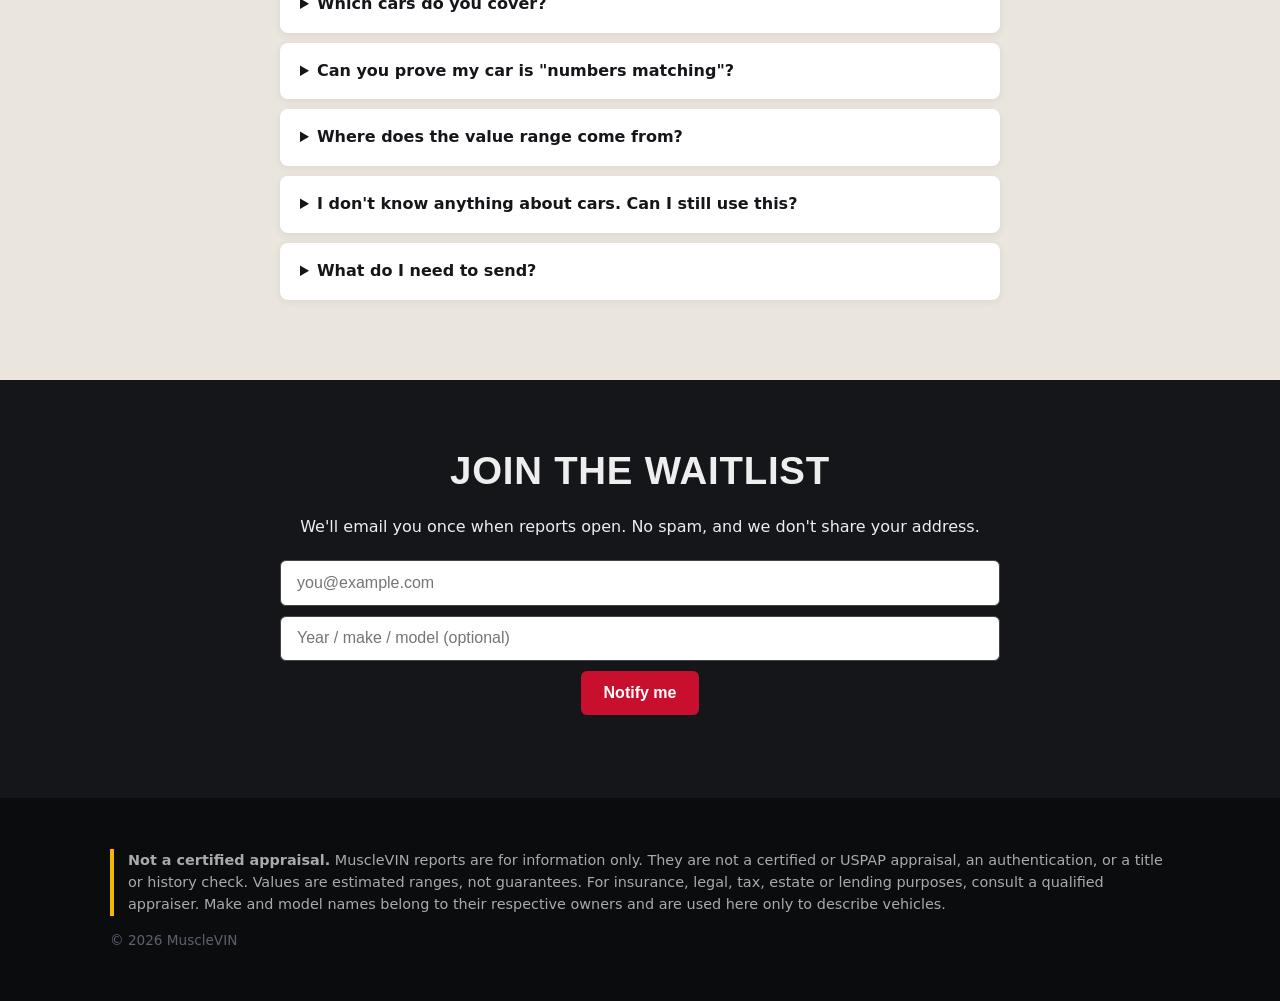
==== commit 4edcbcd6: "Add favicon (svg, ico, apple-touch-icon) to fix /favicon.ico 404 Co-authored-by: EA <rollingaccess-d" ====
--- a/deploy/index.html
+++ b/deploy/index.html
@@ -15,6 +15,9 @@
 <meta name="twitter:title" content="MuscleVIN · Free classic VIN decoder">
 <meta name="twitter:description" content="Free instant VIN decoder for 1964-1980 Chevrolet, Pontiac, Ford, Mercury, Dodge, and Plymouth. It runs in your browser.">
 <link rel="stylesheet" href="assets/style.css">
+<link rel="icon" href="/assets/favicon.svg" type="image/svg+xml">
+<link rel="icon" href="/favicon.ico" sizes="any">
+<link rel="apple-touch-icon" href="/apple-touch-icon.png">
 <script type="application/ld+json">
 {
   "@context": "https://schema.org",
--- a/deploy/assets/style.css
+++ b/deploy/assets/style.css
@@ -38,6 +38,7 @@
 summary{font-weight:700;cursor:pointer}
 .waitlist{display:flex;gap:10px;flex-wrap:wrap;justify-content:center;margin-top:20px}
 .waitlist input{flex:1 1 220px;padding:.8em 1em;border-radius:6px;border:1px solid #444;font-size:1rem}
+.waitlist input[name="car"]{flex:1 1 100%}
 .sr{position:absolute;left:-9999px}
 footer{background:#0b0c0e;color:#aaa;padding:36px 0}.disclaimer{border-left:4px solid var(--gold);padding-left:14px;font-size:.9rem}
 
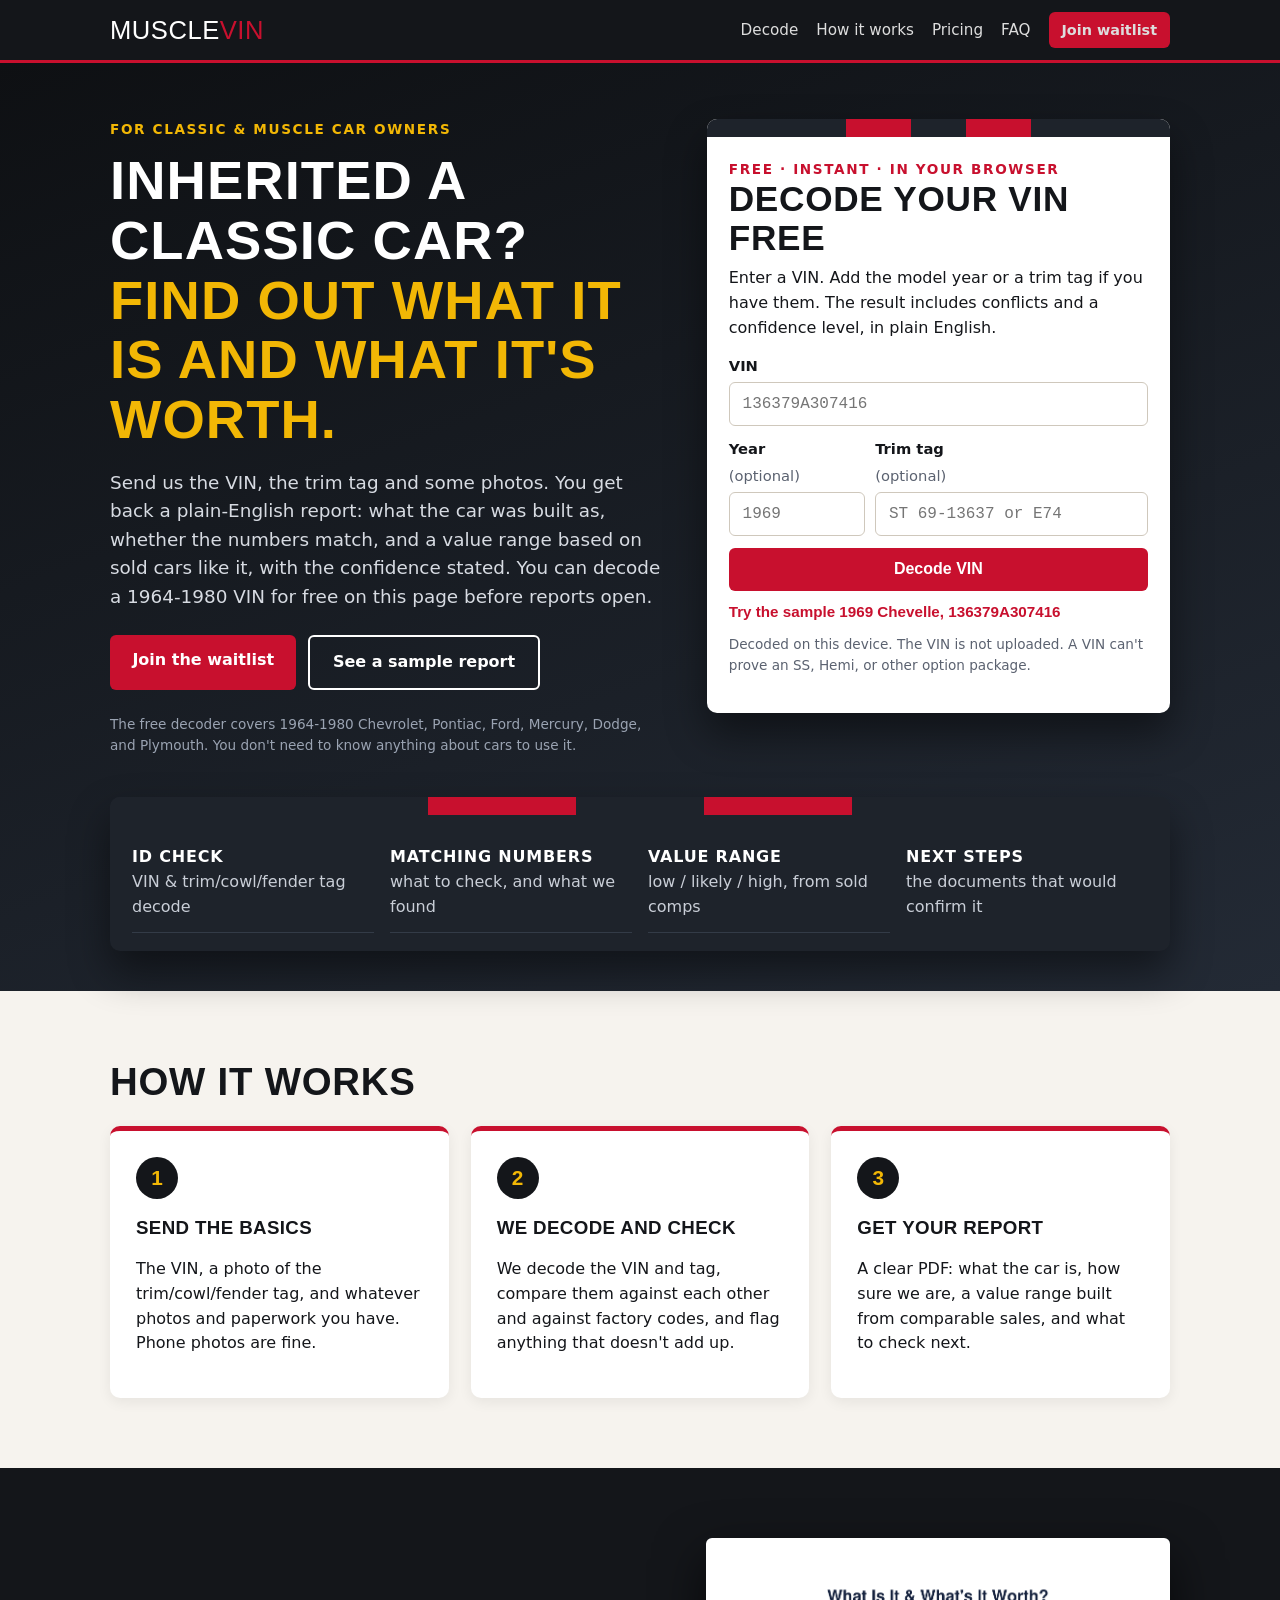
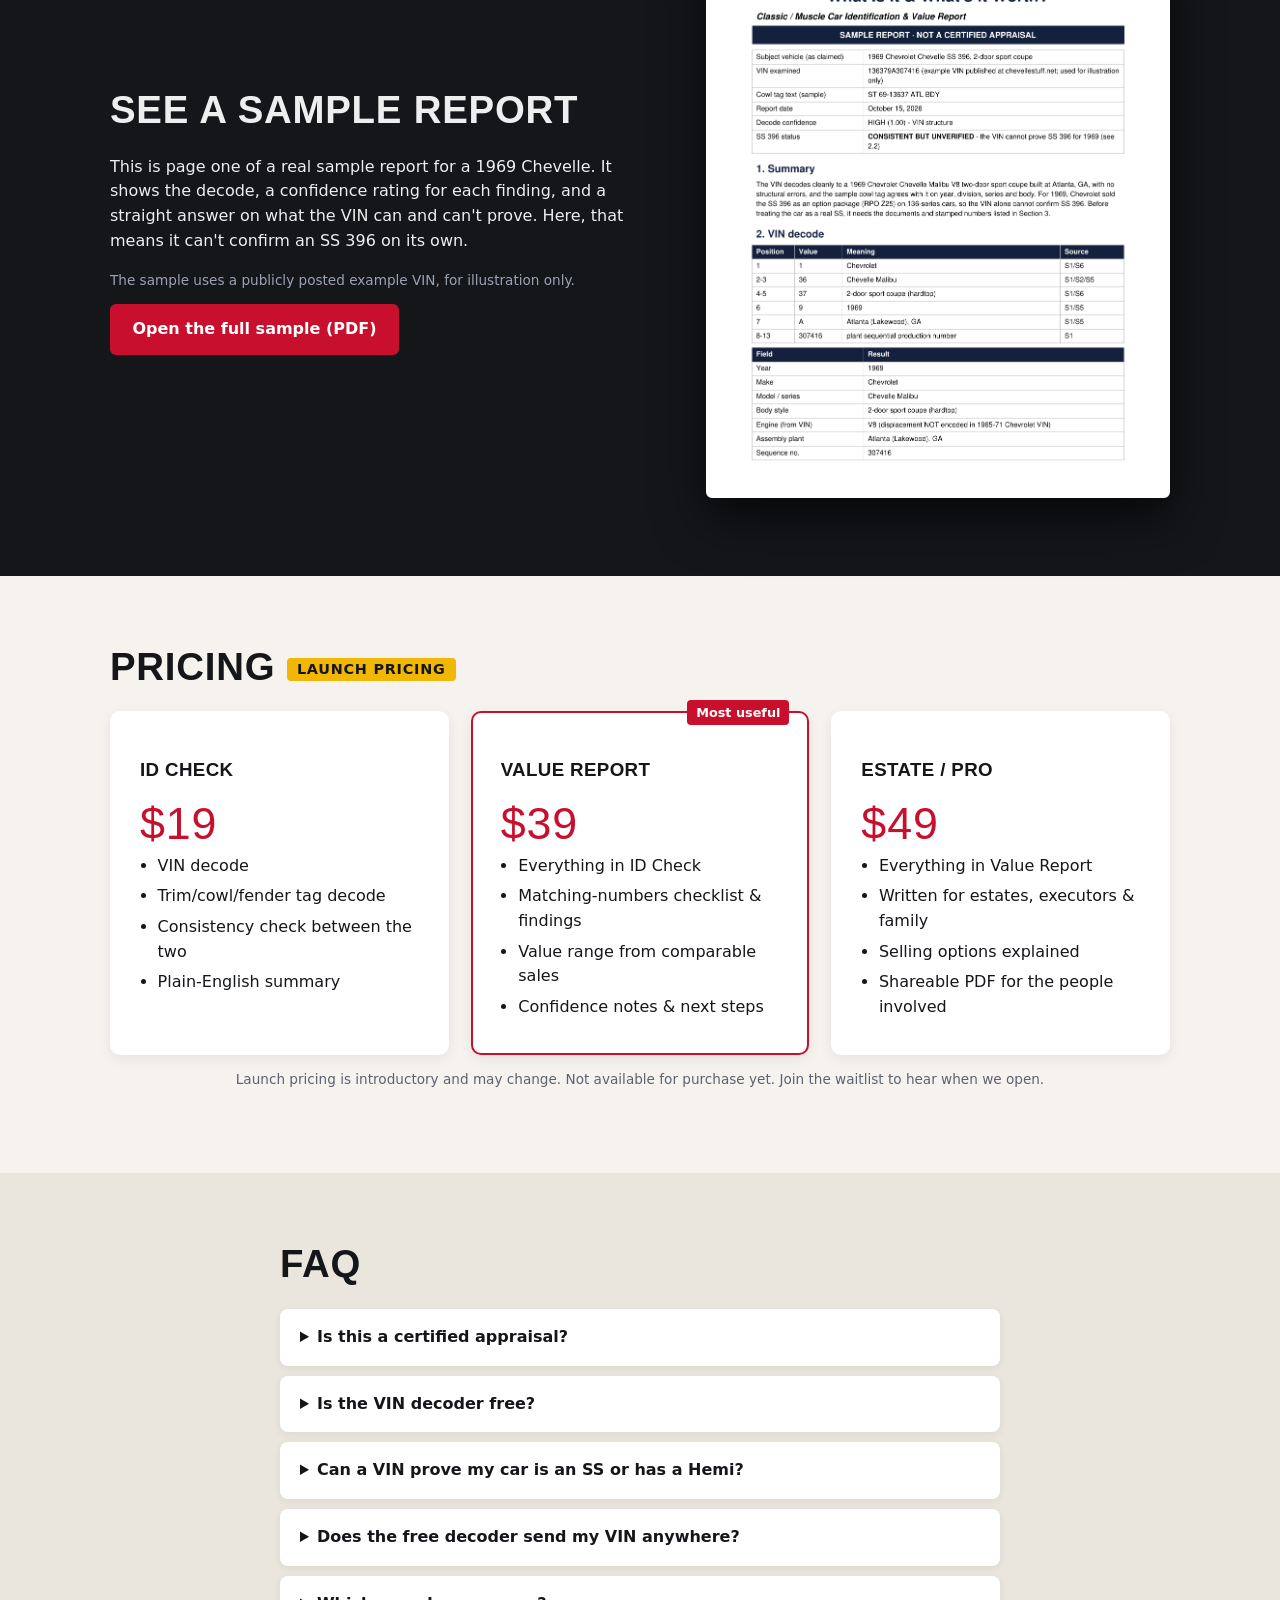
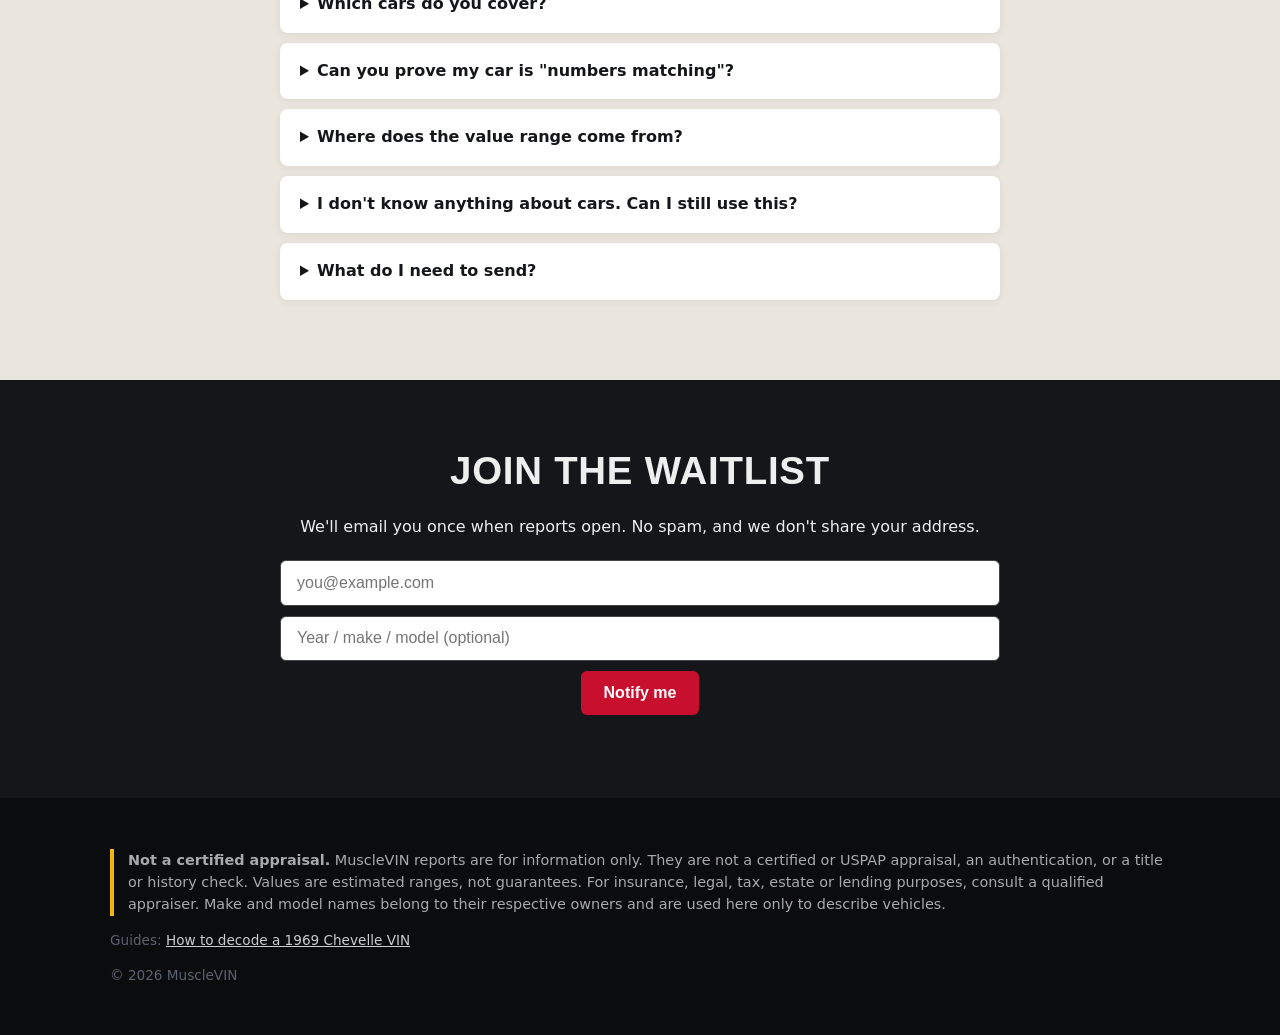
==== commit e0d5383a: "Add search and AI-assistant files for the weekly growth sprint. Ship robots.txt, sitemap.xml, llms.t" ====
--- a/deploy/index.html
+++ b/deploy/index.html
@@ -6,10 +6,12 @@
 <title>MuscleVIN · Free classic VIN decoder</title>
 <meta name="description" content="Free instant VIN decoder for 1964-1980 Chevrolet, Pontiac, Ford, Mercury, Dodge, and Plymouth. See what the VIN says, what it can't prove, and join the waitlist for a value report.">
 <meta name="robots" content="index, follow">
+<link rel="canonical" href="https://musclevin.com/">
 <meta name="theme-color" content="#14161a">
 <meta property="og:title" content="MuscleVIN · Free classic VIN decoder">
 <meta property="og:description" content="Free instant VIN decoder for 1964-1980 Chevrolet, Pontiac, Ford, Mercury, Dodge, and Plymouth. It runs in your browser.">
 <meta property="og:type" content="website">
+<meta property="og:url" content="https://musclevin.com/">
 <meta property="og:locale" content="en_US">
 <meta name="twitter:card" content="summary">
 <meta name="twitter:title" content="MuscleVIN · Free classic VIN decoder">
@@ -224,8 +226,6 @@
 <section id="waitlist" class="section dark"><div class="wrap narrow center">
   <h2>Join the waitlist</h2>
   <p>We'll email you once when reports open. No spam, and we don't share your address.</p>
-  <!-- PLACEHOLDER ENDPOINT: replace action with a real form backend
-       (e.g. Formspree, Netlify Forms, Tally, or your own API) before launch. -->
   <form class="waitlist" action="/api/waitlist" method="POST">
     <div style="position:absolute;left:-9999px" aria-hidden="true"><label for="website">Leave blank</label><input id="website" name="website" type="text" tabindex="-1" autocomplete="off"></div>
     <label class="sr" for="email">Email</label>
@@ -238,6 +238,7 @@
 
 <footer><div class="wrap">
   <p class="disclaimer"><b>Not a certified appraisal.</b> MuscleVIN reports are for information only. They are not a certified or USPAP appraisal, an authentication, or a title or history check. Values are estimated ranges, not guarantees. For insurance, legal, tax, estate or lending purposes, consult a qualified appraiser. Make and model names belong to their respective owners and are used here only to describe vehicles.</p>
+  <p class="fine">Guides: <a href="/guides/1969-chevelle-vin" style="color:#ccc">How to decode a 1969 Chevelle VIN</a></p>
   <p class="fine">© 2026 MuscleVIN</p>
 </div></footer>
 <script>
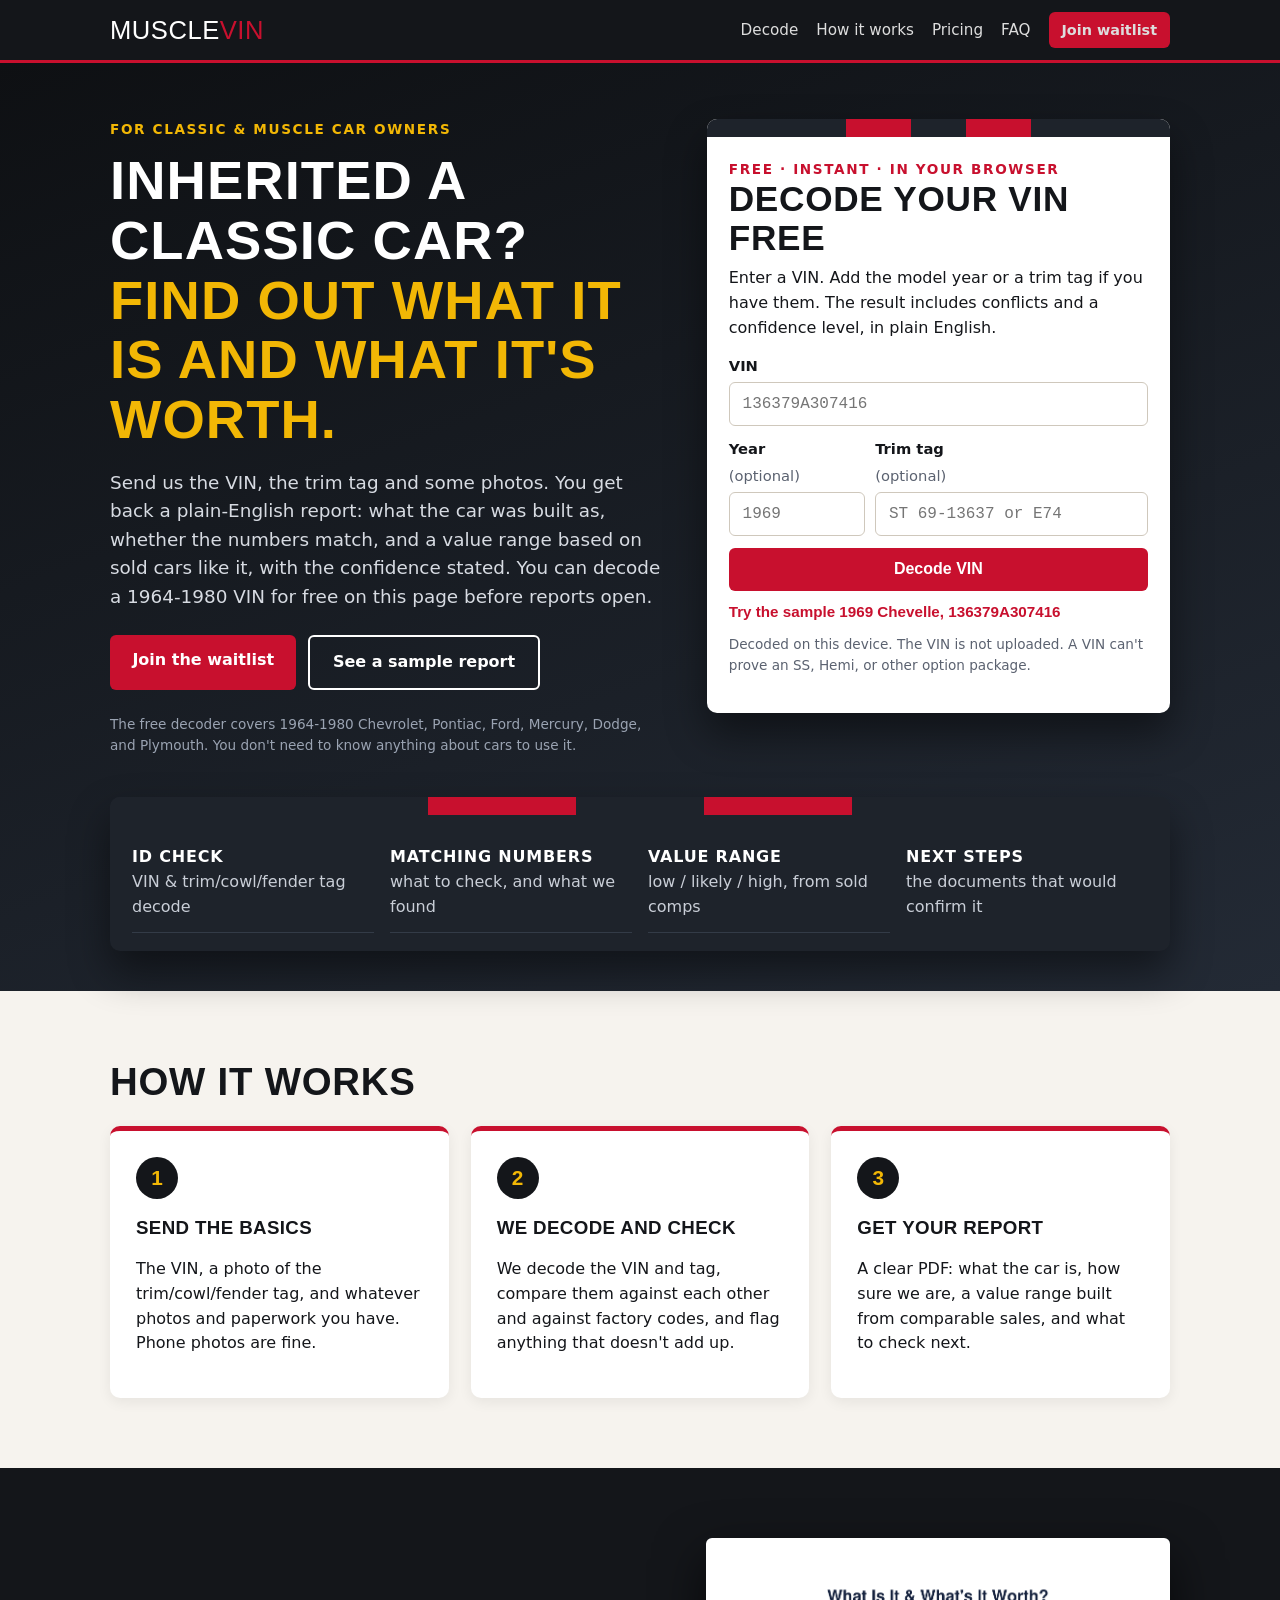
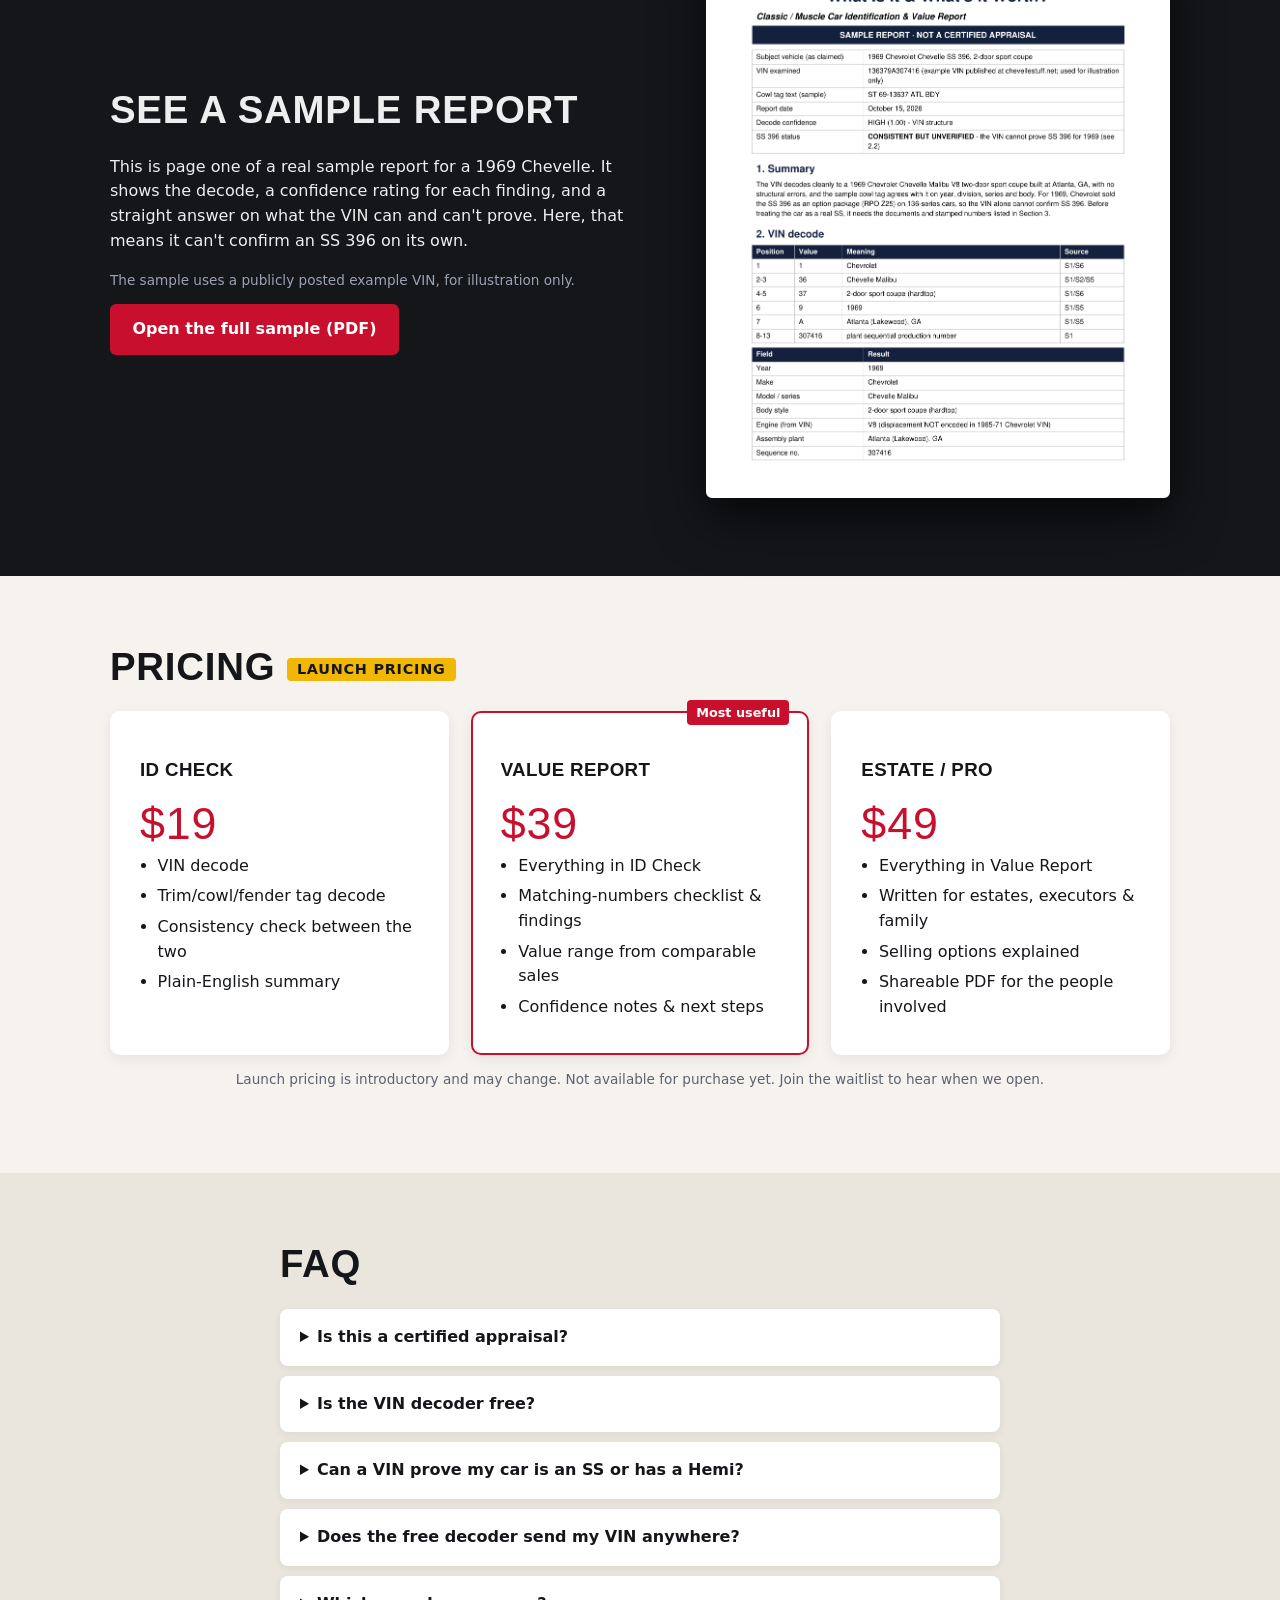
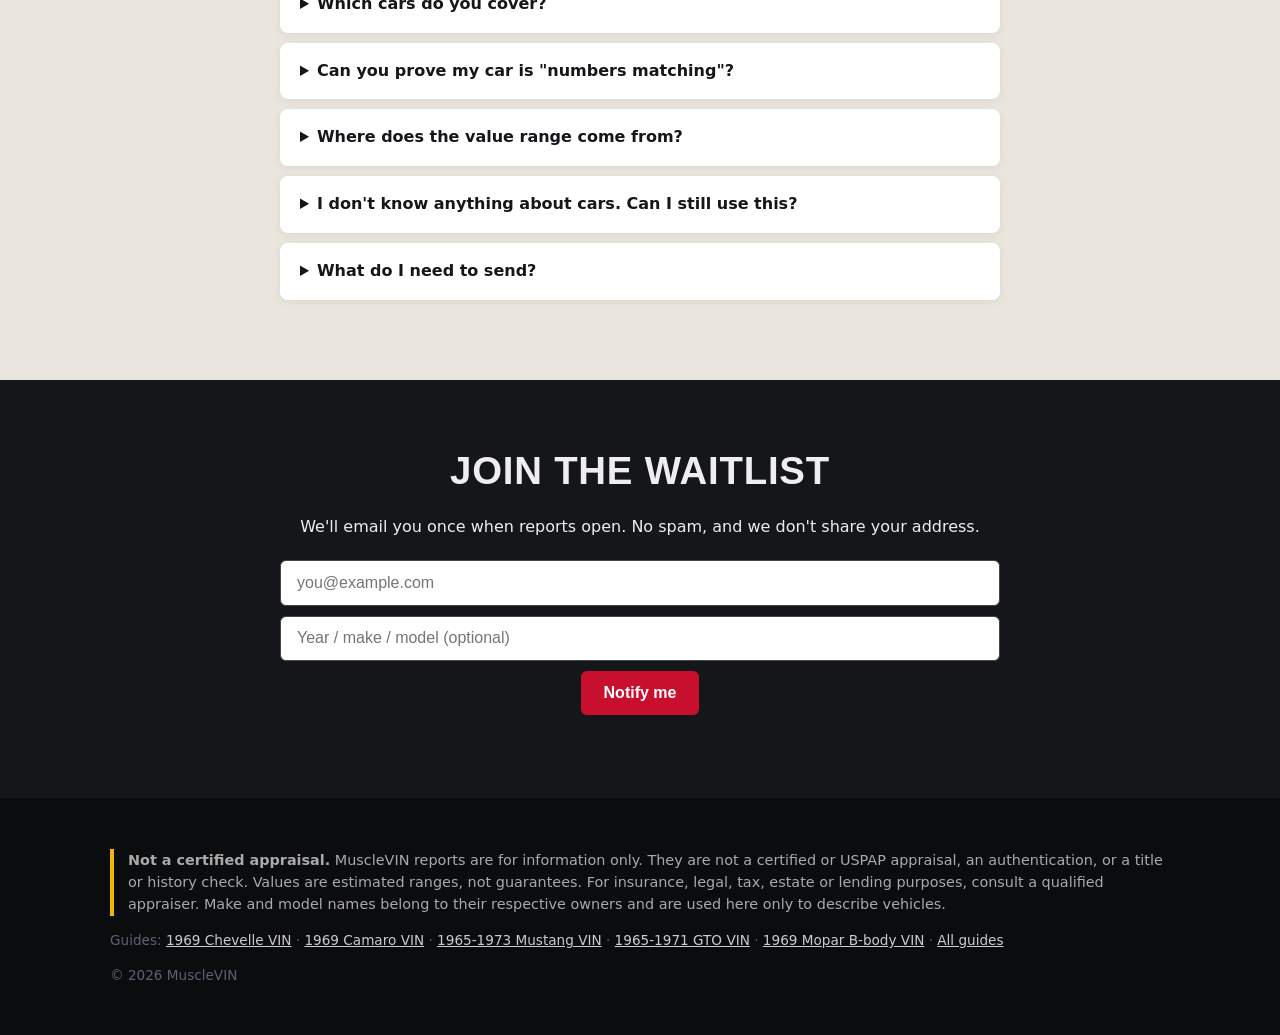
==== commit 34b90081: "Sync deploy/ with production growth sprints 2 and 3. Copy the Nov 3 production files (deployment 168" ====
--- a/deploy/index.html
+++ b/deploy/index.html
@@ -238,7 +238,7 @@
 
 <footer><div class="wrap">
   <p class="disclaimer"><b>Not a certified appraisal.</b> MuscleVIN reports are for information only. They are not a certified or USPAP appraisal, an authentication, or a title or history check. Values are estimated ranges, not guarantees. For insurance, legal, tax, estate or lending purposes, consult a qualified appraiser. Make and model names belong to their respective owners and are used here only to describe vehicles.</p>
-  <p class="fine">Guides: <a href="/guides/1969-chevelle-vin" style="color:#ccc">How to decode a 1969 Chevelle VIN</a></p>
+  <p class="fine">Guides: <a href="/guides/1969-chevelle-vin" style="color:#ccc">1969 Chevelle VIN</a> · <a href="/guides/1969-camaro-vin" style="color:#ccc">1969 Camaro VIN</a> · <a href="/guides/1965-1973-mustang-vin" style="color:#ccc">1965-1973 Mustang VIN</a> · <a href="/guides/1965-1971-gto-vin" style="color:#ccc">1965-1971 GTO VIN</a> · <a href="/guides/1969-mopar-b-body-vin" style="color:#ccc">1969 Mopar B-body VIN</a> · <a href="/guides" style="color:#ccc">All guides</a></p>
   <p class="fine">© 2026 MuscleVIN</p>
 </div></footer>
 <script>
